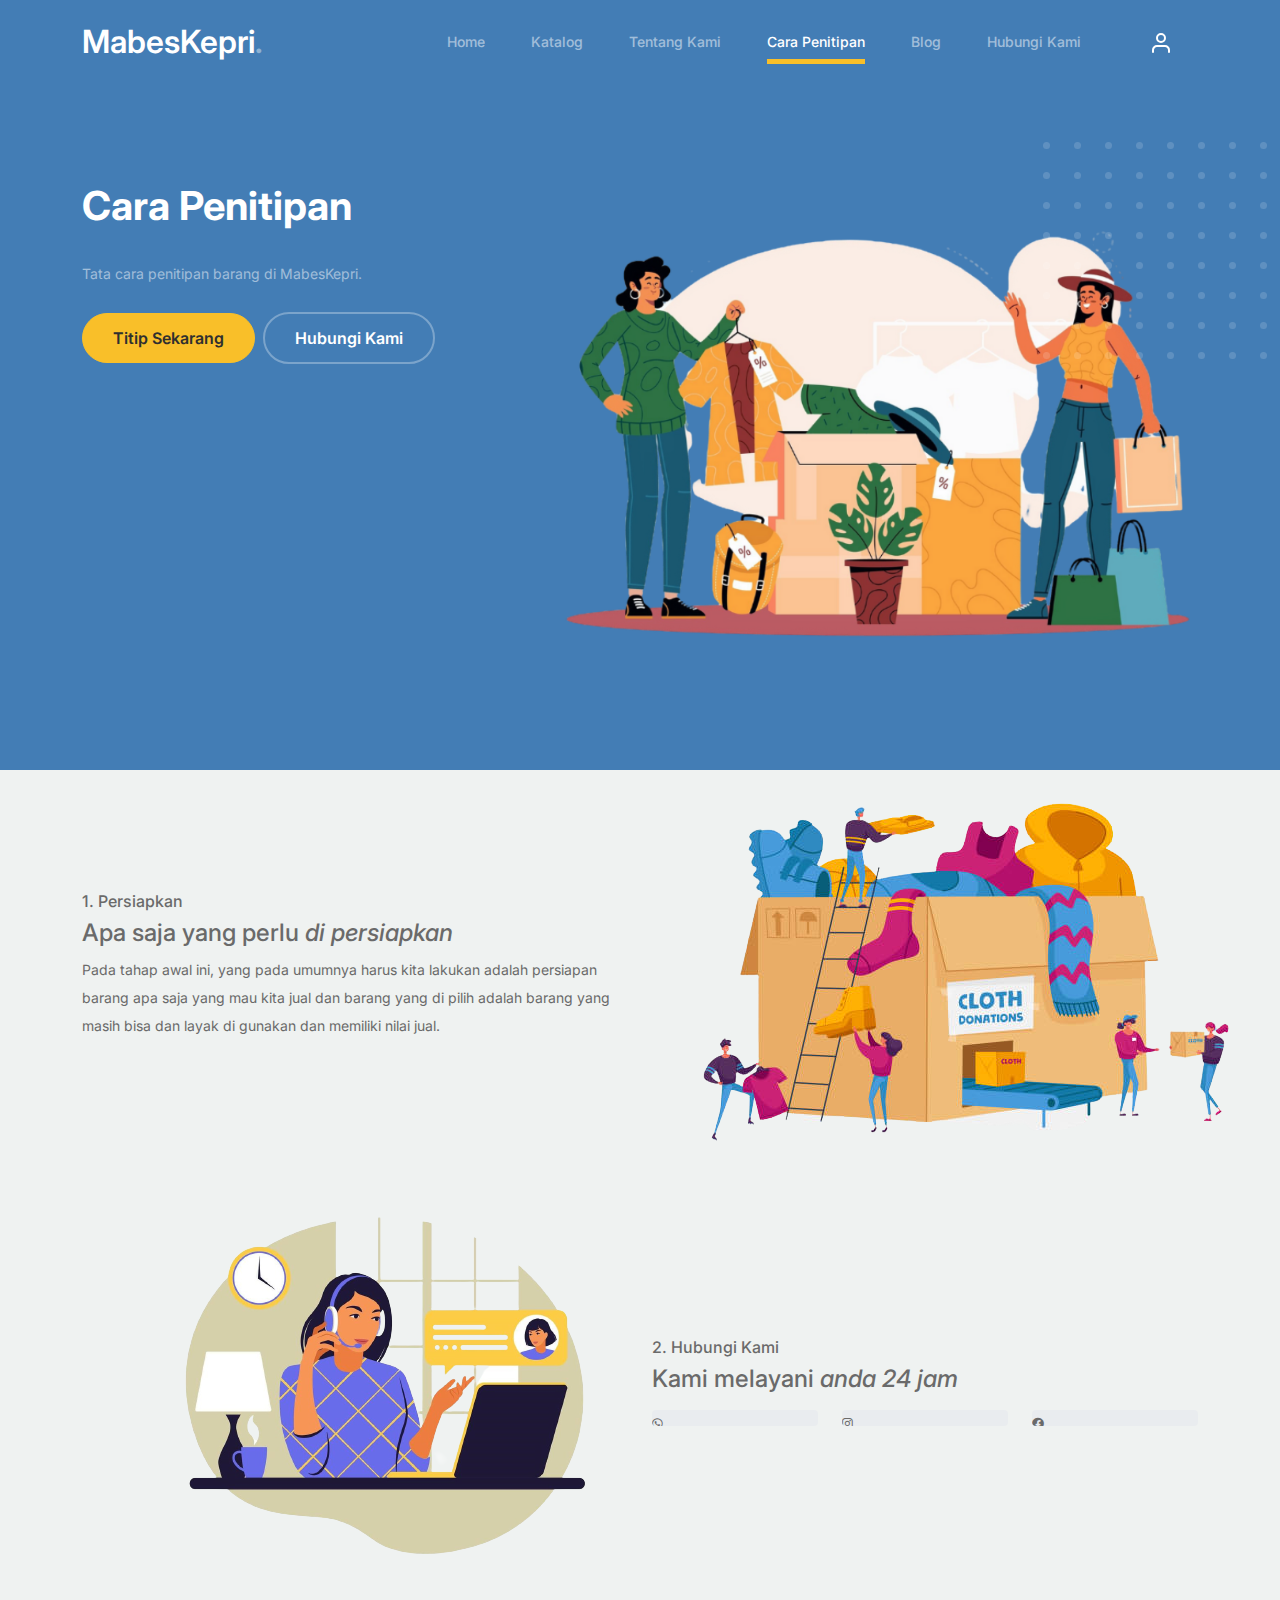
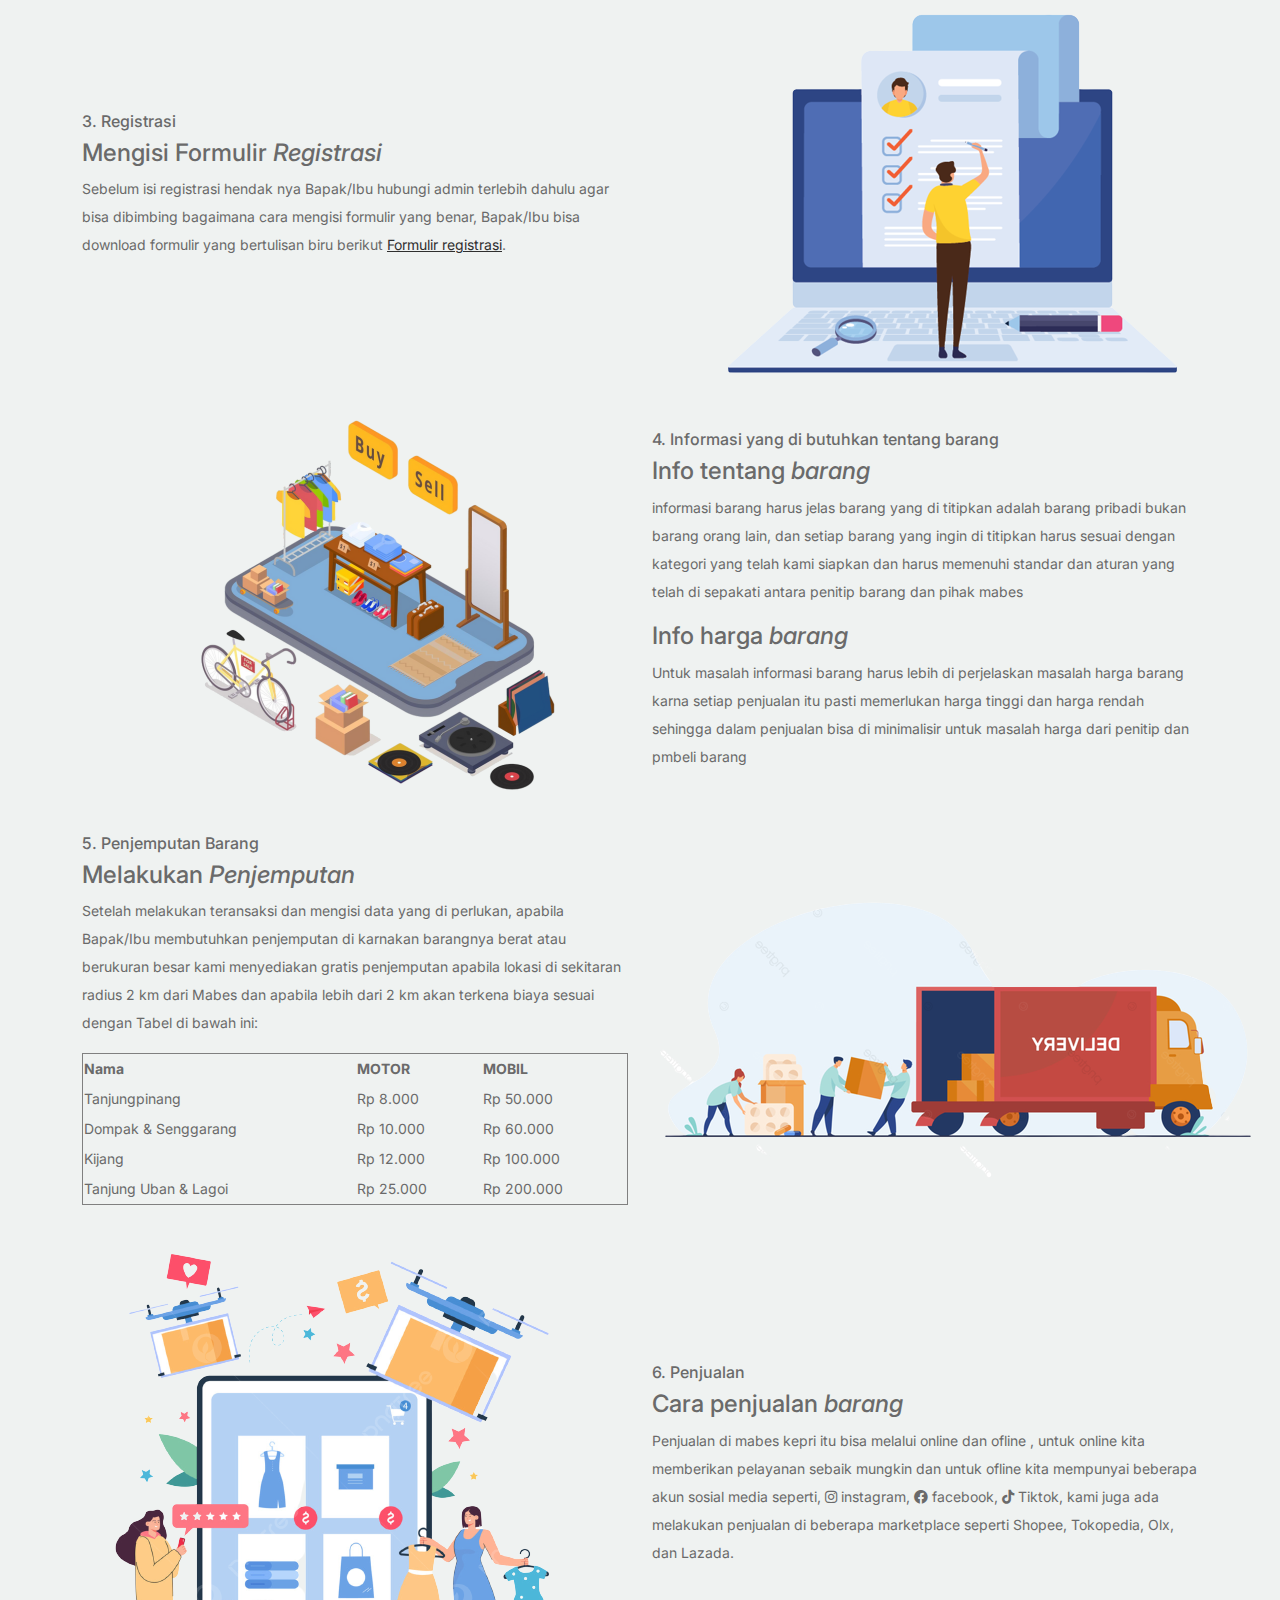
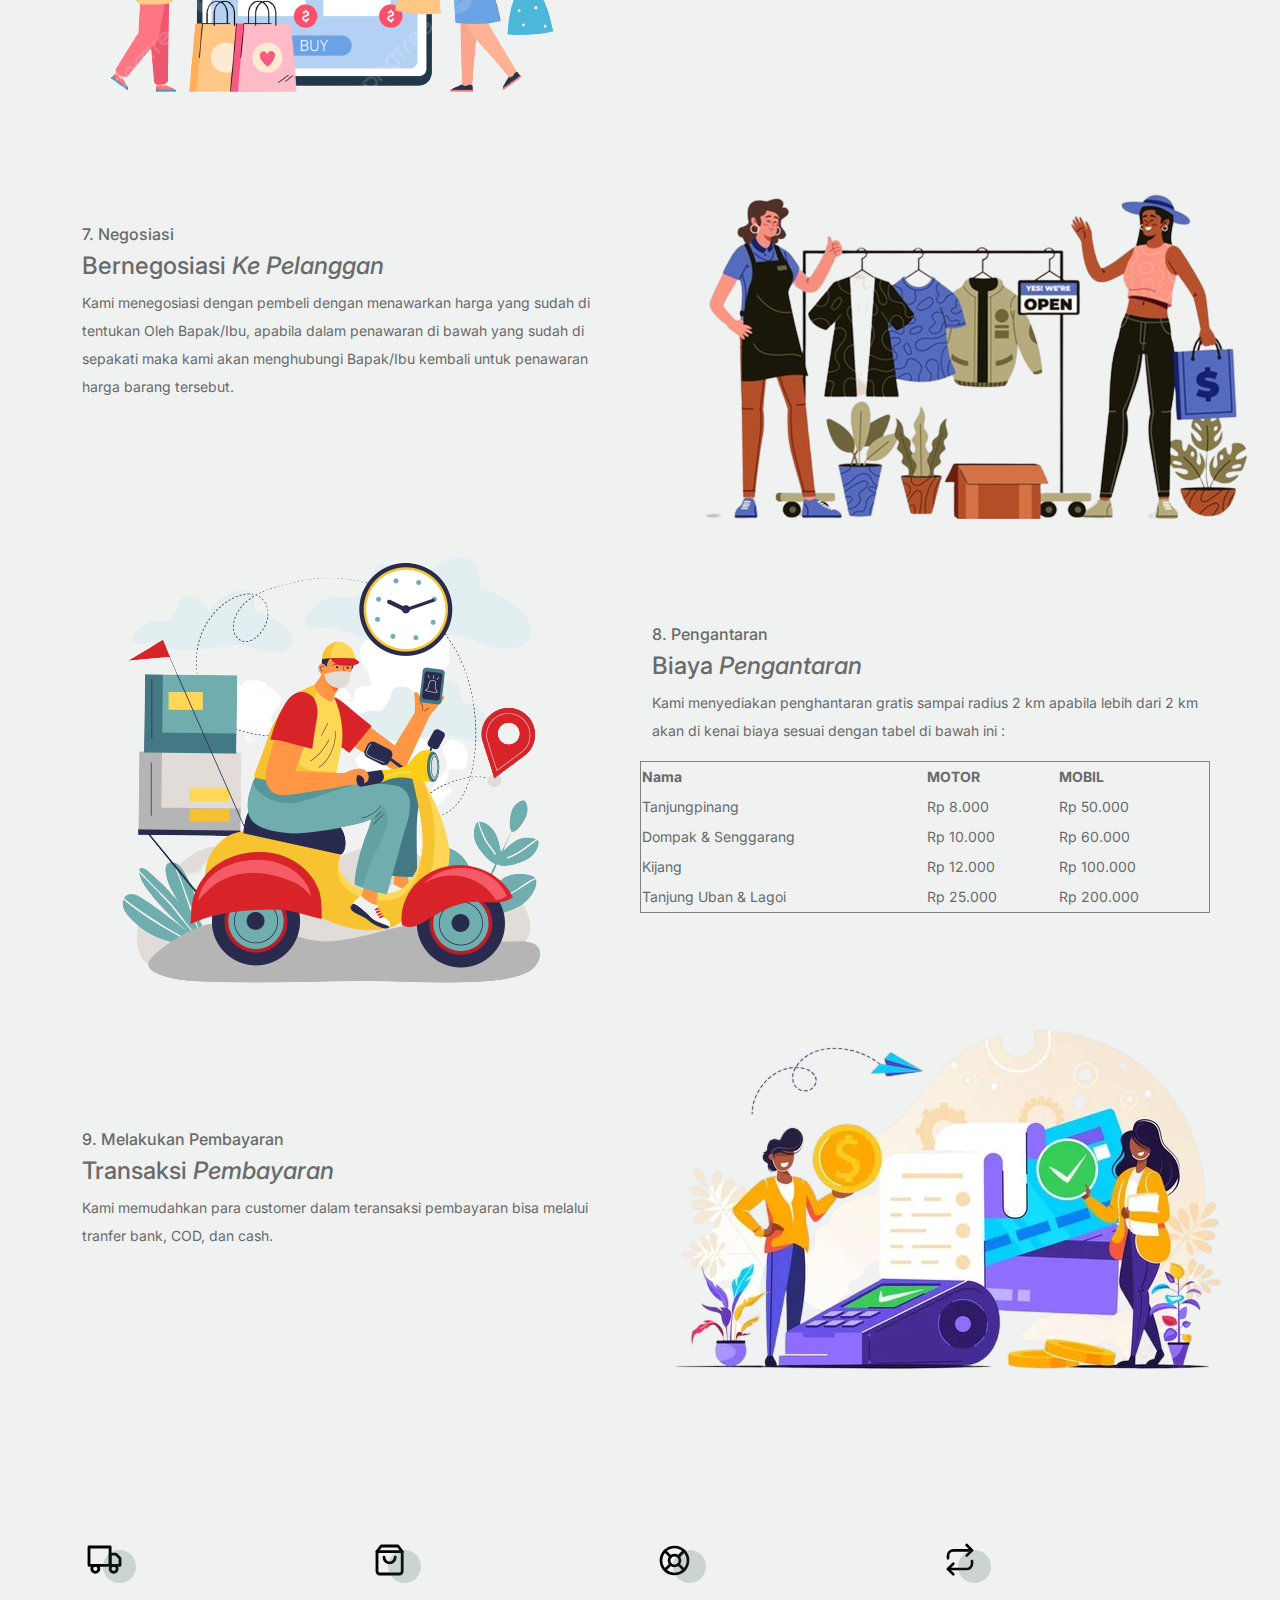
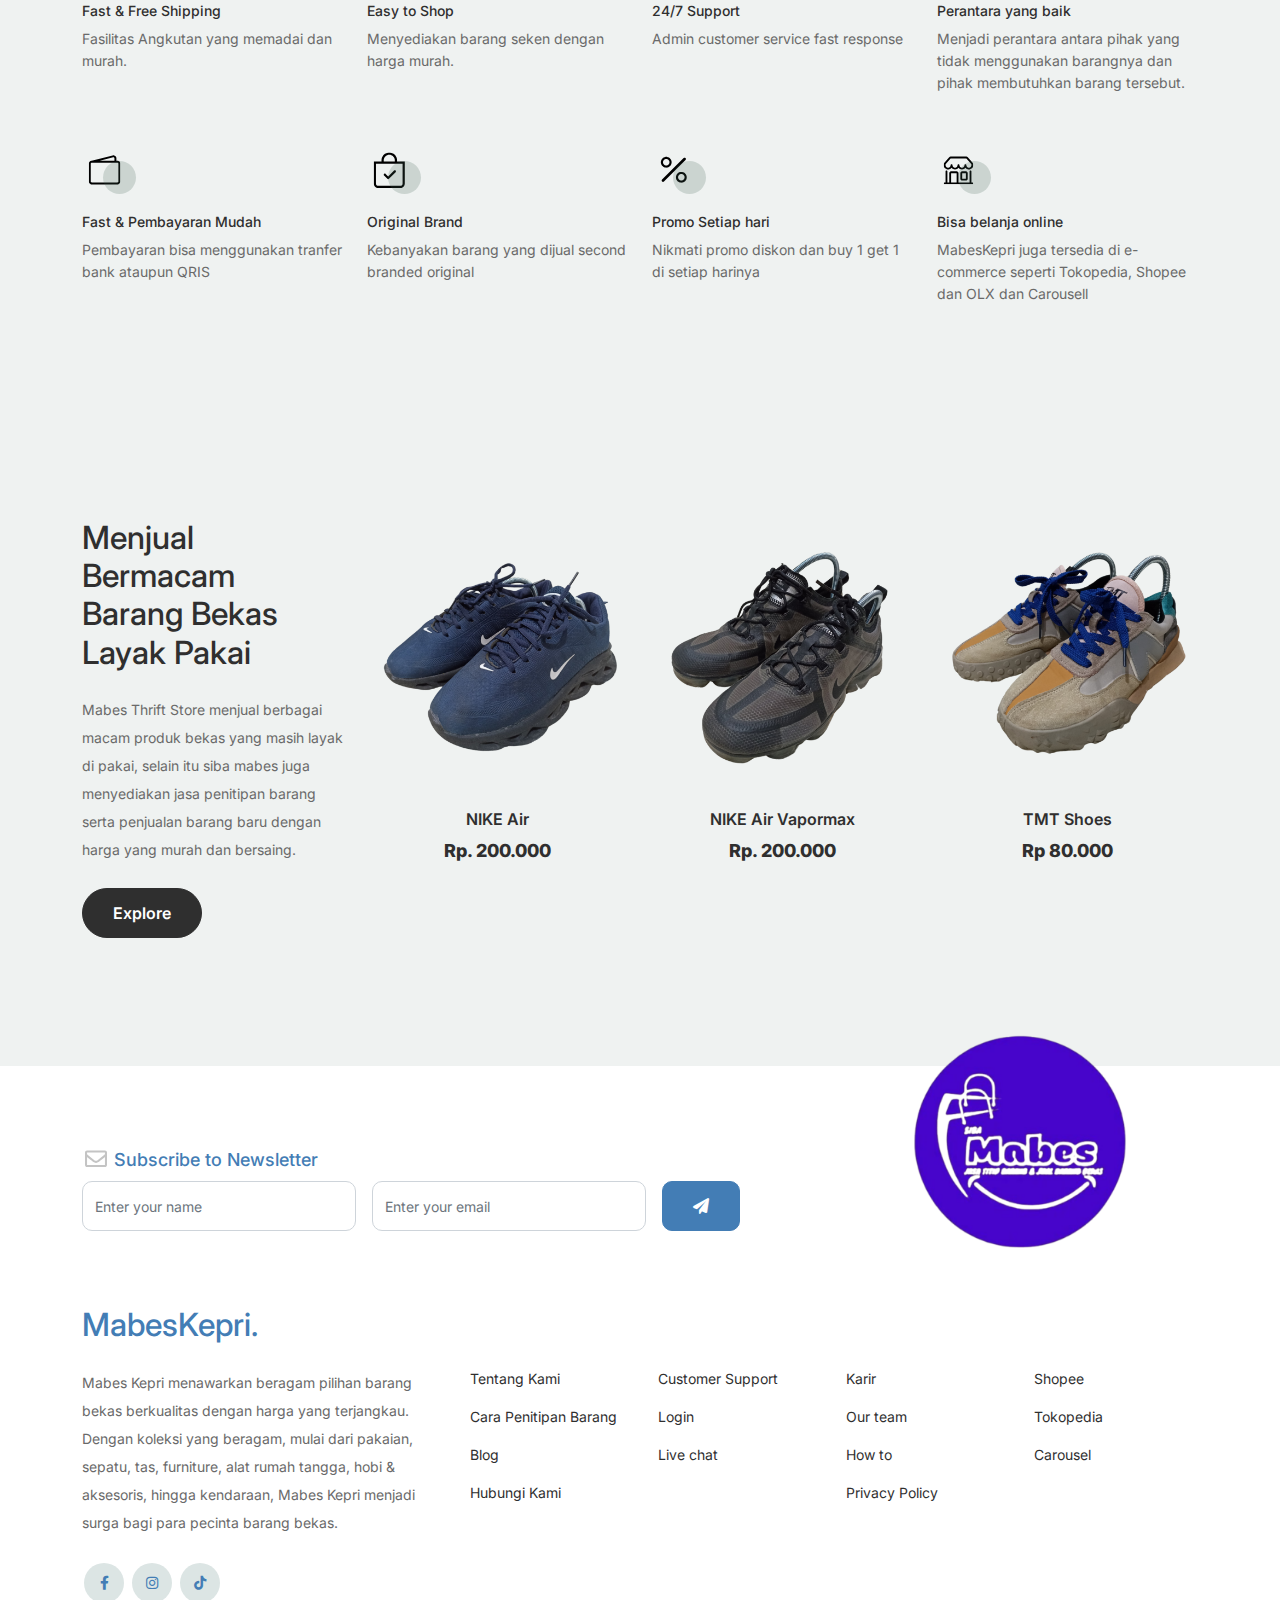
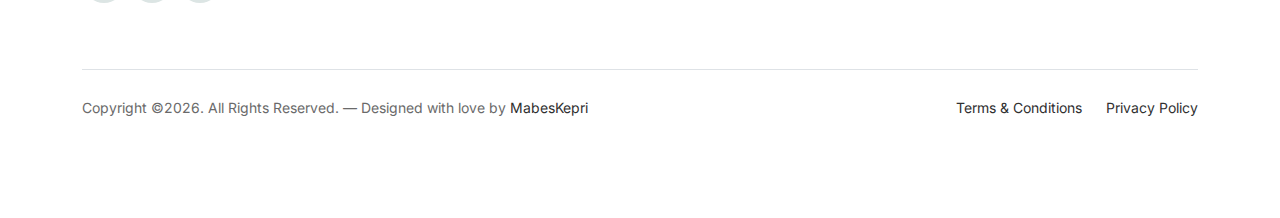
==== carapenitipan.html @ 5e80ec47 "Add files via upload" ====
<!-- /*
* Bootstrap 5
* Template Name: Furni
* Template Author: Untree.co
* Template URI: https://untree.co/
* License: https://creativecommons.org/licenses/by/3.0/
*/ -->
<!doctype html>
<html lang="en">
<head>
  <meta charset="utf-8">
  <meta name="viewport" content="width=device-width, initial-scale=1, shrink-to-fit=no">
  <meta name="author" content="Untree.co">
  <link rel="shortcut icon" href="favicon1.png">

  <meta name="description" content="" />
  <meta name="keywords" content="bootstrap, bootstrap4" />

		<!-- Bootstrap CSS -->
		<link href="css/bootstrap.min.css" rel="stylesheet">
		<link href="https://cdnjs.cloudflare.com/ajax/libs/font-awesome/6.0.0-beta3/css/all.min.css" rel="stylesheet">
		<link href="css/tiny-slider.css" rel="stylesheet">
		<link href="css/style.css" rel="stylesheet">
		<title>Cara Titip Barang - Thrift Mall Barang Bekas Tanjungpinang   </title>
	</head>

	<body>

		<!-- Start Header/Navigation -->
		<nav class="custom-navbar navbar navbar navbar-expand-md navbar-dark bg-dark" arial-label="Furni navigation bar">

			<div class="container">
				<a class="navbar-brand" href="index.html">MabesKepri<span>.</span></a>

				<button class="navbar-toggler" type="button" data-bs-toggle="collapse" data-bs-target="#navbarsFurni" aria-controls="navbarsFurni" aria-expanded="false" aria-label="Toggle navigation">
					<span class="navbar-toggler-icon"></span>
				</button>

				<div class="collapse navbar-collapse" id="navbarsFurni">
					<ul class="custom-navbar-nav navbar-nav ms-auto mb-2 mb-md-0">
						<li class="nav-item">
							<a class="nav-link" href="index.html">Home</a>
						</li>
						<li><a class="nav-link" href="shop.html">Katalog</a></li>
						<li><a class="nav-link" href="tentangkami.html">Tentang Kami</a></li>
						<li class="active"><a class="nav-link" href="carapenitipan.html">Cara Penitipan</a></li>
						<li><a class="nav-link" href="blog-mabes.html">Blog</a></li>
						<li><a class="nav-link" href="contact.html">Hubungi Kami</a></li>
					</ul>

					<ul class="custom-navbar-cta navbar-nav mb-2 mb-md-0 ms-5">
						<li><a class="nav-link" href="#"><img src="images/user.svg"></a></li>
					</ul>
				</div>
			</div>
				
		</nav>
		<!-- End Header/Navigation -->

		<!-- Start Hero Section -->
			<div class="hero">
				<div class="container">
					<div class="row justify-content-between">
						<div class="col-lg-5">
							<div class="intro-excerpt">
								<h1>Cara Penitipan</h1>
								<p class="mb-4">Tata cara penitipan barang di MabesKepri.</p>
								<p><a href="https://www.facebook.com/profile.php?id=100088064366582" target="_blank" class="btn btn-secondary me-2">Titip Sekarang</a><a href="https://www.facebook.com/profile.php?id=100088064366582" target="_blank" class="btn btn-white-outline">Hubungi Kami</a></p>
							</div>
						</div>
						<div class="col-lg-7">
							<div class="hero-img-wrap"></div>
								<img src="images/header_2.png" class="img-fluid">
							</div>
						</div>
					</div>
				</div>
			</div>
		<!-- End Hero Section -->

		<!-- Tata cara penitipan-->
        <div class="main-banner wow fadeIn" id="top" data-wow-duration="1s" data-wow-delay="0.5s">
            <div class="container">
              <div class="row">
                <div class="col-lg-12">
                  <div class="row">
                    <div class="col-lg-6 align-self-center">
                      <div class="left-content show-up header-text wow fadeInLeft" data-wow-duration="1s" data-wow-delay="1s">
                        <div class="row">
                          <div class="col-lg-12">
                            <h6>1. Persiapkan</h6>
                            <h4>Apa saja yang perlu <em>di persiapkan</em></h4>
                            <div class="line-dec"></div>
                            <p>Pada tahap awal ini, yang pada umumnya harus kita lakukan adalah persiapan barang apa saja yang mau kita jual dan barang yang di pilih adalah barang yang masih bisa dan layak di gunakan dan memiliki nilai jual.</p>
                          </div>
                          <div class="col-lg-12">
                            <div class="border-first-button scroll-to-section">
                                
                            </div>
                          </div>
                        </div>
                      </div>
                    </div>
                    <div class="col-lg-6">
                      <div class="right-image wow fadeInRight" data-wow-duration="1s" data-wow-delay="0.5s">
                        <img src="images/persiapan.png" alt="">
                      </div>
                    </div>
                  </div>
                </div>
              </div>
            </div>
        </div>
        <div id="down" class="about section">
            <div class="container">
              <div class="row">
                <div class="col-lg-12">
                  <div class="row">
                    <div class="col-lg-6">
                      <div class="about-left-image  wow fadeInLeft" data-wow-duration="1s" data-wow-delay="0.5s">
                        <img src="images/kontak.png" alt="">
                      </div>
                    </div>
                    <div class="col-lg-6 align-self-center  wow fadeInRight" data-wow-duration="1s" data-wow-delay="0.5s">
                      <div class="about-right-content">
                        <div class="section-heading">
                          <h6>2. Hubungi Kami</h6>
                          <h4>Kami melayani <em> anda 24 jam</em></h4>
                          <div class="line-dec"></div>
                        </div>
                        <p></p>
                        <div class="row">
                          
                          <div class="col-lg-4 col-sm-4">
                            <div class="skill-item first-skill-item wow fadeIn" data-wow-duration="1s" data-wow-delay="0s">
                              <div class="progress" data-percentage="90">
                                <span class="progress-left">
                                  <span class="progress-bar"></span>
                                </span>
                                <span class="progress-right">
                                  <span class="progress-bar"></span>
                                </span>
                                <div class="progress-value">
                                  <div>
                                    <i class="fa-brands fa-whatsapp"></i><br>
                                    <span><a href="https://api.whatsapp.com/send/?phone=081378318308&text&type=phone_number&app_absent=0">+62 813 7831 8308</a></span>
                                  </div>
                                </div>
                              </div>
                            </div>
                          </div>
                          
                          <div class="col-lg-4 col-sm-4">
                            <div class="skill-item second-skill-item wow fadeIn" data-wow-duration="1s" data-wow-delay="0s">
                              <div class="progress" data-percentage="90">
                                <span class="progress-left">
                                  <span class="progress-bar"></span>
                                </span>
                                <span class="progress-right">
                                  <span class="progress-bar"></span>
                                </span>
                                <div class="progress-value">
                                  <div>
                                    <i class="fa-brands fa-instagram"></i><br>
                                    <span><a href="https://www.instagram.com/mabeskepri/?igshid=ZDc4ODBmNjlmNQ%3D%3D">Mabeskepri</a></span>
                                  </div>
                                </div>
                              </div>
                            </div>
                          </div>
        
                          <div class="col-lg-4 col-sm-4">
                            <div class="skill-item third-skill-item wow fadeIn" data-wow-duration="1s" data-wow-delay="0s">
                              <div class="progress" data-percentage="90">
                                <span class="progress-left">
                                  <span class="progress-bar"></span>
                                </span>
                                <span class="progress-right">
                                  <span class="progress-bar"></span>
                                </span>
                                <div class="progress-value">
                                  <div>
                                    <i class="fa-brands fa-facebook"></i><br>
                                    <span><a href="https://www.facebook.com/people/MabesKepri/100089088236366/?mibextid=ZbWKwL">MabesKepri</a></span>
                                  </div>
                                </div>
                              </div>
                            </div>
                              
                          </div>
        
                        </div> 
                      </div>
                    </div>
                  </div>
                </div>
              </div>
            </div>
        </div>

        <div class="main-banner wow fadeIn" id="top" data-wow-duration="1s" data-wow-delay="0.5s">
            <div class="container">
              <div class="row">
                <div class="col-lg-12">
                  <div class="row">
                    <div class="col-lg-6 align-self-center">
                      <div class="left-content show-up header-text wow fadeInLeft" data-wow-duration="1s" data-wow-delay="1s">
                        <div class="row">
                          <div class="col-lg-12">
                            <h6>3. Registrasi</h6>
                            <h4>Mengisi Formulir<em> Registrasi</em></h4>
                            <div class="line-dec"></div>
                            <p>Sebelum isi registrasi hendak nya Bapak/Ibu hubungi admin terlebih dahulu agar bisa dibimbing bagaimana cara mengisi formulir yang benar, Bapak/Ibu bisa download formulir yang bertulisan biru berikut <a href="https://drive.google.com/file/d/1lwib4LiT_E0Fglr8BJu9G-kzziqWvrco/view">Formulir registrasi</a>.</p>
                          </div>
                          <div class="col-lg-12">
                            <div class="border-first-button scroll-to-section">
                             
                            </div>
                          </div>
                        </div>
                      </div>
                    </div>
                    <div class="col-lg-6">
                      <div class="right-image wow fadeInRight" data-wow-duration="1s" data-wow-delay="0.5s">
                        <img src="images/register.png" alt="">
                      </div>
                    </div>
                  </div>
                </div>
              </div>
            </div>
        </div>

        <div id="down" class="about section">
            <div class="container">
              <div class="row">
                <div class="col-lg-12">
                  <div class="row">
                    <div class="col-lg-6">
                      <div class="about-left-image  wow fadeInLeft" data-wow-duration="1s" data-wow-delay="0.5s">
                        <img src="images/barang1.png" alt="">
                      </div>
                    </div>
                    <div class="col-lg-6 align-self-center  wow fadeInRight" data-wow-duration="1s" data-wow-delay="0.5s">
                      <div class="about-right-content">
                        <div class="section-heading">
                          <h6>4. Informasi yang di butuhkan tentang barang</h6>
                          <h4>Info tentang <em>barang</em></h4>
                          <div class="line-dec"></div>
                        </div>
                        <p>informasi barang harus jelas barang yang di titipkan adalah barang pribadi bukan barang orang lain, dan setiap barang yang ingin di titipkan harus sesuai dengan kategori yang telah kami siapkan dan harus memenuhi standar dan aturan yang telah di sepakati antara penitip barang dan pihak mabes </p>
                        <div class="section-heading">
                          <h4>Info harga <em>barang</em></h4>
                          <div class="line-dec"></div>
                        </div>
                        <p>Untuk masalah informasi barang harus lebih di perjelaskan masalah harga barang karna setiap penjualan itu pasti memerlukan harga tinggi dan harga rendah sehingga dalam penjualan bisa di minimalisir untuk masalah harga dari penitip dan pmbeli barang </p>
        
                        <div class="row">
        
                        </div> 
        
                      </div>
                    </div>
                  </div>
                </div>
              </div>
            </div>
        </div>

        <div class="main-banner wow fadeIn" id="top" data-wow-duration="1s" data-wow-delay="0.5s">
            <div class="container">
              <div class="row">
                <div class="col-lg-12">
                  <div class="row">
                    <div class="col-lg-6 align-self-center">
                      <div class="left-content show-up header-text wow fadeInLeft" data-wow-duration="1s" data-wow-delay="1s">
                        <div class="row">
                          <div class="col-lg-12">
                            <h6>5. Penjemputan Barang</h6>
                            <h4>Melakukan <em>Penjemputan</em></h4>
                            <div class="line-dec"></div>
                            <p>Setelah melakukan teransaksi dan mengisi data yang di perlukan, apabila Bapak/Ibu membutuhkan penjemputan di karnakan barangnya berat atau berukuran besar kami menyediakan gratis penjemputan apabila lokasi di sekitaran radius 2 km dari Mabes dan apabila lebih dari 2 km akan terkena biaya sesuai dengan Tabel di bawah ini:</p>
                          </div>
                          <div class="col-lg-12">
                            <div class="border-first-button scroll-to-section">
                              <table style="width:100%" border="1">
                                <tr>
                                  <th>Nama</th>
                                  <th>MOTOR</th>
                                  <th>MOBIL</th> 
                                </tr>
                                <tr>
                                  <td>Tanjungpinang</td>
                                  <td>Rp 8.000</td>
                                  <td>Rp 50.000</td>
                                </tr>
                                <tr>
                                  <td>Dompak & Senggarang</td>
                                  <td>Rp 10.000</td>
                                  <td>Rp 60.000</td>
                                </tr>
                                <tr>
                                  <td>Kijang</td>
                                  <td>Rp 12.000</td>
                                  <td>Rp 100.000</td>
                                </tr>
                                <tr>
                                  <td>Tanjung Uban & Lagoi</td>
                                  <td>Rp 25.000</td>
                                  <td>Rp 200.000</td>
                                </tr>
                              </table>
                            </div>
                          </div>
                        </div>
                      </div>
                    </div>
                    <div class="col-lg-6">
                      <div class="right-image wow fadeInRight" data-wow-duration="1s" data-wow-delay="0.5s">
                        <img src="images/truk.png" alt="">
                      </div>
                    </div>
                  </div>
                </div>
              </div>
            </div>
        </div>
        
        <div id="down" class="about section">
            <div class="container">
              <div class="row">
                <div class="col-lg-12">
                  <div class="row">
                    <div class="col-lg-6">
                      <div class="about-left-image  wow fadeInLeft" data-wow-duration="1s" data-wow-delay="0.5s">
                        <img src="images/jualnonline.png" alt="">
                      </div>
                    </div>
                    <div class="col-lg-6 align-self-center  wow fadeInRight" data-wow-duration="1s" data-wow-delay="0.5s">
                      <div class="about-right-content">
                        <div class="section-heading">
                          <h6>6. Penjualan</h6>
                          <h4>Cara penjualan <em>barang</em></h4>
                          <div class="line-dec"></div>
                        </div>
                        <p>Penjualan di mabes kepri itu bisa melalui online dan ofline , untuk online kita memberikan pelayanan sebaik mungkin dan untuk ofline kita mempunyai beberapa akun sosial media seperti, <i class="fa-brands fa-instagram"></i> instagram, <i class="fa-brands fa-facebook"></i> facebook, <i class="fa-brands fa-tiktok"></i> Tiktok, kami juga ada melakukan penjualan di beberapa marketplace seperti Shopee, Tokopedia, Olx, dan Lazada.</p>
                        <div class="row">
                          
                        </div> 
                      </div>
                    </div>
                  </div>
                </div>
              </div>
            </div>
        </div>

        <div class="main-banner wow fadeIn" id="top" data-wow-duration="1s" data-wow-delay="0.5s">
            <div class="container">
              <div class="row">
                <div class="col-lg-12">
                  <div class="row">
                    <div class="col-lg-6 align-self-center">
                      <div class="left-content show-up header-text wow fadeInLeft" data-wow-duration="1s" data-wow-delay="1s">
                        <div class="row">
                          <div class="col-lg-12">
                            <h6>7. Negosiasi</h6>
                            <h4>Bernegosiasi <em> Ke Pelanggan</em></h4>
                            <div class="line-dec"></div>
                            <p>Kami menegosiasi dengan pembeli dengan menawarkan harga yang sudah di tentukan Oleh Bapak/Ibu, apabila dalam penawaran di bawah yang sudah di sepakati maka kami akan menghubungi Bapak/Ibu kembali untuk penawaran harga barang tersebut.</p>
                          </div>
                          <div class="col-lg-12">
                            <div class="border-first-button scroll-to-section">
                             
                            </div>
                          </div>
                        </div>
                      </div>
                    </div>
                    <div class="col-lg-6">
                      <div class="right-image wow fadeInRight" data-wow-duration="1s" data-wow-delay="0.5s">
                        <img src="images/negoisasi.png" alt="">
                      </div>
                    </div>
                  </div>
                </div>
              </div>
            </div>
        </div>
        
        <div id="down" class="about section">
            <div class="container">
              <div class="row">
                <div class="col-lg-12">
                  <div class="row">
                    <div class="col-lg-6">
                      <div class="about-left-image  wow fadeInLeft" data-wow-duration="1s" data-wow-delay="0.5s">
                        <img src="images/kurir.png" alt="">
                      </div>
                    </div>
                    <div class="col-lg-6 align-self-center  wow fadeInRight" data-wow-duration="1s" data-wow-delay="0.5s">
                      <div class="about-right-content">
                        <div class="section-heading">
                          <h6>8. Pengantaran</h6>
                          <h4>Biaya <em>Pengantaran</em></h4>
                          <div class="line-dec"></div>
                        </div>
                        <p>Kami menyediakan penghantaran gratis sampai radius 2 km apabila lebih dari 2 km akan di kenai biaya sesuai dengan tabel di bawah ini :</p>
                        <div class="row">
                          
                          <table style="width:100%" border="1">
                            <tr>
                              <th>Nama</th>
                              <th>MOTOR</th>
                              <th>MOBIL</th> 
                            </tr>
                            <tr>
                              <td>Tanjungpinang</td>
                              <td>Rp 8.000</td>
                              <td>Rp 50.000</td>
                            </tr>
                            <tr>
                              <td>Dompak & Senggarang</td>
                              <td>Rp 10.000</td>
                              <td>Rp 60.000</td>
                            </tr>
                            <tr>
                              <td>Kijang</td>
                              <td>Rp 12.000</td>
                              <td>Rp 100.000</td>
                            </tr>
                            <tr>
                              <td>Tanjung Uban & Lagoi</td>
                              <td>Rp 25.000</td>
                              <td>Rp 200.000</td>
                            </tr>
                          </table>
        
                        </div> 
                      </div>
                    </div>
                  </div>
                </div>
              </div>
            </div>
        </div>
        
        <div class="main-banner wow fadeIn" id="top" data-wow-duration="1s" data-wow-delay="0.5s">
            <div class="container">
              <div class="row">
                <div class="col-lg-12">
                  <div class="row">
                    <div class="col-lg-6 align-self-center">
                      <div class="left-content show-up header-text wow fadeInLeft" data-wow-duration="1s" data-wow-delay="1s">
                        <div class="row">
                          <div class="col-lg-12">
                            <h6>9. Melakukan Pembayaran</h6>
                            <h4>Transaksi <em>Pembayaran</em></h4>
                            <div class="line-dec"></div>
                            <p>Kami memudahkan para customer dalam teransaksi pembayaran bisa melalui tranfer bank, COD, dan cash.</p>
                          </div>
                          <div class="col-lg-12">
                            <div class="border-first-button scroll-to-section">
                            </div>
                          </div>
                        </div>
                      </div>
                    </div>
                    <div class="col-lg-6">
                      <div class="right-image wow fadeInRight" data-wow-duration="1s" data-wow-delay="0.5s">
                        <img src="images/bayar.png" alt="">
                      </div>
                    </div>
                  </div>
                </div>
              </div>
            </div>
        </div>


		<!-- Start Why Choose Us Section -->
		<div class="why-choose-section">
			<div class="container">
				
				
				<div class="row my-5">
					<div class="col-6 col-md-6 col-lg-3 mb-4">
						<div class="feature">
							<div class="icon">
								<img src="images/truck.svg" alt="Image" class="imf-fluid">
							</div>
							<h3>Fast &amp; Free Shipping</h3>
							<p>Fasilitas Angkutan yang memadai dan murah.</p>
						</div>
					</div>

					<div class="col-6 col-md-6 col-lg-3 mb-4">
						<div class="feature">
							<div class="icon">
								<img src="images/bag.svg" alt="Image" class="imf-fluid">
							</div>
							<h3>Easy to Shop</h3>
							<p>Menyediakan barang seken dengan harga murah.</p>
						</div>
					</div>

					<div class="col-6 col-md-6 col-lg-3 mb-4">
						<div class="feature">
							<div class="icon">
								<img src="images/support.svg" alt="Image" class="imf-fluid">
							</div>
							<h3>24/7 Support</h3>
							<p>Admin customer service fast response</p>
						</div>
					</div>

					<div class="col-6 col-md-6 col-lg-3 mb-4">
						<div class="feature">
							<div class="icon">
								<img src="images/return.svg" alt="Image" class="imf-fluid">
							</div>
							<h3>Perantara yang baik</h3>
							<p>Menjadi perantara antara pihak yang tidak menggunakan barangnya dan pihak membutuhkan barang tersebut.</p>
						</div>
					</div>

					<div class="col-6 col-md-6 col-lg-3 mb-4">
						<div class="feature">
							<div class="icon">
								<img src="images/wallet.svg" alt="Image" class="imf-fluid">
							</div>
							<h3>Fast &amp; Pembayaran Mudah</h3>
							<p>Pembayaran bisa menggunakan tranfer bank ataupun QRIS</p>
						</div>
					</div>

					<div class="col-6 col-md-6 col-lg-3 mb-4">
						<div class="feature">
							<div class="icon">
								<img src="images/original.svg" alt="Image" class="imf-fluid">
							</div>
							<h3>Original Brand</h3>
							<p>Kebanyakan barang yang dijual second branded original</p>
						</div>
					</div>

					<div class="col-6 col-md-6 col-lg-3 mb-4">
						<div class="feature">
							<div class="icon">
								<img src="images/percent.svg" alt="Image" class="imf-fluid">
							</div>
							<h3>Promo Setiap hari</h3>
							<p>Nikmati promo diskon dan buy 1 get 1 di setiap harinya</p>
						</div>
					</div>

					<div class="col-6 col-md-6 col-lg-3 mb-4">
						<div class="feature">
							<div class="icon">
								<img src="images/shop.svg" alt="Image" class="imf-fluid">
							</div>
							<h3>Bisa belanja online</h3>
							<p>MabesKepri juga tersedia di e-commerce seperti Tokopedia, Shopee dan OLX dan Carousell</p>
						</div>
					</div>

				</div>
			
			</div>
		</div>
		<!-- End Why Choose Us Section -->

		<!-- Start Product Section -->
		<div class="product-section pt-0">
			<div class="container">
				<div class="row">

					<!-- Start Column 1 -->
					<div class="col-md-12 col-lg-3 mb-5 mb-lg-0">
						<h2 class="mb-4 section-title">Menjual Bermacam Barang Bekas Layak Pakai</h2>
						<p class="mb-4">Mabes Thrift Store menjual berbagai macam produk bekas yang masih layak di pakai, selain itu siba mabes juga menyediakan jasa penitipan barang serta penjualan barang baru dengan harga yang murah dan bersaing. </p>
						<p><a href="https://www.facebook.com/profile.php?id=100088064366582" target="_blank" class="btn">Explore</a></p>
					</div> 
					<!-- End Column 1 -->

					<!-- Start Column 2 -->
					<div class="col-12 col-md-4 col-lg-3 mb-5 mb-md-0">
						<a class="product-item" href="#">
							<img src="images/3.png" class="img-fluid product-thumbnail">
							<h3 class="product-title">NIKE Air</h3>
							<strong class="product-price">Rp. 200.000</strong>

							<span class="icon-cross">
								<img src="images/cross.svg" class="img-fluid">
							</span>
						</a>
					</div> 
					<!-- End Column 2 -->

					<!-- Start Column 3 -->
					<div class="col-12 col-md-4 col-lg-3 mb-5 mb-md-0">
						<a class="product-item" href="#">
							<img src="images/4.png" class="img-fluid product-thumbnail">
							<h3 class="product-title">NIKE Air Vapormax</h3>
							<strong class="product-price">Rp. 200.000</strong>

							<span class="icon-cross">
								<img src="images/cross.svg" class="img-fluid">
							</span>
						</a>
					</div>
					<!-- End Column 3 -->

					<!-- Start Column 4 -->
					<div class="col-12 col-md-4 col-lg-3 mb-5 mb-md-0">
						<a class="product-item" href="#">
							<img src="images/5.png" class="img-fluid product-thumbnail">
							<h3 class="product-title">TMT Shoes</h3>
							<strong class="product-price">Rp 80.000</strong>

							<span class="icon-cross">
								<img src="images/cross.svg" class="img-fluid">
							</span>
						</a>
					</div>
					<!-- End Column 4 -->

				</div>
			</div>
		</div>
		<!-- End Product Section -->

		

		

		

		<!-- Start Footer Section -->
		<footer class="footer-section">
			<div class="container relative">

				<div class="sofa-img">
					<img src="images/mabes-kepri1.png" alt="Image" class="img-fluid">
				</div>

				<div class="row">
					<div class="col-lg-8">
						<div class="subscription-form">
							<h3 class="d-flex align-items-center"><span class="me-1"><img src="images/envelope-outline.svg" alt="Image" class="img-fluid"></span><span>Subscribe to Newsletter</span></h3>

							<form action="#" class="row g-3">
								<div class="col-auto">
									<input type="text" class="form-control" placeholder="Enter your name">
								</div>
								<div class="col-auto">
									<input type="email" class="form-control" placeholder="Enter your email">
								</div>
								<div class="col-auto">
									<button class="btn btn-primary">
										<span class="fa fa-paper-plane"></span>
									</button>
								</div>
							</form>

						</div>
					</div>
				</div>

				<div class="row g-5 mb-5">
					<div class="col-lg-4">
						<div class="mb-4 footer-logo-wrap"><a href="#" class="footer-logo">MabesKepri<span>.</span></a></div>
						<p class="mb-4">Mabes Kepri menawarkan beragam pilihan barang bekas berkualitas dengan harga yang terjangkau. Dengan koleksi yang beragam, mulai dari pakaian, sepatu, tas, furniture, alat rumah tangga, hobi & aksesoris, hingga kendaraan, Mabes Kepri menjadi surga bagi para pecinta barang bekas.</p>

						<ul class="list-unstyled custom-social">
							<li><a href="https://www.facebook.com/p/MabesKepri-100089088236366/"><span class="fa fa-brands fa-facebook-f"></span></a></li>
							<li><a href="https://www.instagram.com/mabeskepri"><span class="fa fa-brands fa-instagram"></span></a></li>
							<li><a href="https://www.tiktok.com/@mabeskepri"><span class="fa fa-brands fa-tiktok"></span></a></li>
						</ul>
					</div>

					<div class="col-lg-8">
						<div class="row links-wrap">
							<div class="col-6 col-sm-6 col-md-3">
								<ul class="list-unstyled">
									<li><a href="#">Tentang Kami</a></li>
									<li><a href="#">Cara Penitipan Barang</a></li>
									<li><a href="#">Blog</a></li>
									<li><a href="#">Hubungi Kami</a></li>
								</ul>
							</div>

							<div class="col-6 col-sm-6 col-md-3">
								<ul class="list-unstyled">
									<li><a href="https://wa.me/6281378318308">Customer Support</a></li>
									<li><a href="https://mabeskepri.com/login">Login</a></li>
									<li><a href="https://wa.me/6281378318308">Live chat</a></li>
								</ul>
							</div>

							<div class="col-6 col-sm-6 col-md-3">
								<ul class="list-unstyled">
									<li><a href="#">Karir</a></li>
									<li><a href="#">Our team</a></li>
									<li><a href="#">How to</a></li>
									<li><a href="#">Privacy Policy</a></li>
								</ul>
							</div>

							<div class="col-6 col-sm-6 col-md-3">
								<ul class="list-unstyled">
									<li><a href="https://shopee.co.id/mabesmallbarangbekas">Shopee</a></li>
									<li><a href="https://www.tokopedia.com/mabeskepri?source=universe&st=product">Tokopedia</a></li>
									<li><a href="https://id.carousell.com/u/mstore_9/">Carousel</a></li>
								</ul>
							</div>
						</div>
					</div>

				</div>

				<div class="border-top copyright">
					<div class="row pt-4">
						<div class="col-lg-6">
							<p class="mb-2 text-center text-lg-start">Copyright &copy;<script>document.write(new Date().getFullYear());</script>. All Rights Reserved. &mdash; Designed with love by <a href="https://mabeskepri.com">MabesKepri</a> <!-- License information: https://untree.co/license/ -->
            </p>
						</div>

						<div class="col-lg-6 text-center text-lg-end">
							<ul class="list-unstyled d-inline-flex ms-auto">
								<li class="me-4"><a href="#">Terms &amp; Conditions</a></li>
								<li><a href="#">Privacy Policy</a></li>
							</ul>
						</div>

					</div>
				</div>

			</div>
		</footer>
		<!-- End Footer Section -->	


		<script src="js/bootstrap.bundle.min.js"></script>
		<script src="js/tiny-slider.js"></script>
		<script src="js/custom.js"></script>
	</body>

</html>
---- css/tiny-slider.css ----
.tns-outer{padding:0 !important}.tns-outer [hidden]{display:none !important}.tns-outer [aria-controls],.tns-outer [data-action]{cursor:pointer}.tns-slider{-webkit-transition:all 0s;-moz-transition:all 0s;transition:all 0s}.tns-slider>.tns-item{-webkit-box-sizing:border-box;-moz-box-sizing:border-box;box-sizing:border-box}.tns-horizontal.tns-subpixel{white-space:nowrap}.tns-horizontal.tns-subpixel>.tns-item{display:inline-block;vertical-align:top;white-space:normal}.tns-horizontal.tns-no-subpixel:after{content:'';display:table;clear:both}.tns-horizontal.tns-no-subpixel>.tns-item{float:left}.tns-horizontal.tns-carousel.tns-no-subpixel>.tns-item{margin-right:-100%}.tns-no-calc{position:relative;left:0}.tns-gallery{position:relative;left:0;min-height:1px}.tns-gallery>.tns-item{position:absolute;left:-100%;-webkit-transition:transform 0s, opacity 0s;-moz-transition:transform 0s, opacity 0s;transition:transform 0s, opacity 0s}.tns-gallery>.tns-slide-active{position:relative;left:auto !important}.tns-gallery>.tns-moving{-webkit-transition:all 0.25s;-moz-transition:all 0.25s;transition:all 0.25s}.tns-autowidth{display:inline-block}.tns-lazy-img{-webkit-transition:opacity 0.6s;-moz-transition:opacity 0.6s;transition:opacity 0.6s;opacity:0.6}.tns-lazy-img.tns-complete{opacity:1}.tns-ah{-webkit-transition:height 0s;-moz-transition:height 0s;transition:height 0s}.tns-ovh{overflow:hidden}.tns-visually-hidden{position:absolute;left:-10000em}.tns-transparent{opacity:0;visibility:hidden}.tns-fadeIn{opacity:1;filter:alpha(opacity=100);z-index:0}.tns-normal,.tns-fadeOut{opacity:0;filter:alpha(opacity=0);z-index:-1}.tns-vpfix{white-space:nowrap}.tns-vpfix>div,.tns-vpfix>li{display:inline-block}.tns-t-subp2{margin:0 auto;width:310px;position:relative;height:10px;overflow:hidden}.tns-t-ct{width:2333.3333333%;width:-webkit-calc(100% * 70 / 3);width:-moz-calc(100% * 70 / 3);width:calc(100% * 70 / 3);position:absolute;right:0}.tns-t-ct:after{content:'';display:table;clear:both}.tns-t-ct>div{width:1.4285714%;width:-webkit-calc(100% / 70);width:-moz-calc(100% / 70);width:calc(100% / 70);height:10px;float:left}

/*# sourceMappingURL=sourcemaps/tiny-slider.css.map */
---- css/style.css ----
/*
* Template Name: UntreeStore
* Template Author: Untree.co
* Author URI: https://untree.co/
* License: https://creativecommons.org/licenses/by/3.0/
*/
@import url("https://fonts.googleapis.com/css2?family=Inter:wght@400;500;600;700;800&display=swap");
body {
  overflow-x: hidden;
  position: relative; }

body {
  font-family: "Inter", sans-serif;
  font-weight: 400;
  line-height: 28px;
  color: #6a6a6a;
  font-size: 14px;
  background-color: #eff2f1; }

a {
  text-decoration: none;
  -webkit-transition: .3s all ease;
  -o-transition: .3s all ease;
  transition: .3s all ease;
  color: #2f2f2f;
  text-decoration: underline; }
  a:hover {
    color: #2f2f2f;
    text-decoration: none; }
  a.more {
    font-weight: 600; }

.custom-navbar {
  background: #437db5 !important;
  padding-top: 20px;
  padding-bottom: 20px; }
  .custom-navbar .navbar-brand {
    font-size: 32px;
    font-weight: 600; }
    .custom-navbar .navbar-brand > span {
      opacity: .4; }
  .custom-navbar .navbar-toggler {
    border-color: transparent; }
    .custom-navbar .navbar-toggler:active, .custom-navbar .navbar-toggler:focus {
      -webkit-box-shadow: none;
      box-shadow: none;
      outline: none; }
  @media (min-width: 992px) {
    .custom-navbar .custom-navbar-nav li {
      margin-left: 15px;
      margin-right: 15px; } }
  .custom-navbar .custom-navbar-nav li a {
    font-weight: 500;
    color: #ffffff !important;
    opacity: .5;
    -webkit-transition: .3s all ease;
    -o-transition: .3s all ease;
    transition: .3s all ease;
    position: relative; }
    @media (min-width: 768px) {
      .custom-navbar .custom-navbar-nav li a:before {
        content: "";
        position: absolute;
        bottom: 0;
        left: 8px;
        right: 8px;
        background: #f9bf29;
        height: 5px;
        opacity: 1;
        visibility: visible;
        width: 0;
        -webkit-transition: .15s all ease-out;
        -o-transition: .15s all ease-out;
        transition: .15s all ease-out; } }
    .custom-navbar .custom-navbar-nav li a:hover {
      opacity: 1; }
      .custom-navbar .custom-navbar-nav li a:hover:before {
        width: calc(100% - 16px); }
  .custom-navbar .custom-navbar-nav li.active a {
    opacity: 1; }
    .custom-navbar .custom-navbar-nav li.active a:before {
      width: calc(100% - 16px); }
  .custom-navbar .custom-navbar-cta {
    margin-left: 0 !important;
    -webkit-box-orient: horizontal;
    -webkit-box-direction: normal;
    -ms-flex-direction: row;
    flex-direction: row; }
    @media (min-width: 768px) {
      .custom-navbar .custom-navbar-cta {
        margin-left: 40px !important; } }
    .custom-navbar .custom-navbar-cta li {
      margin-left: 0px;
      margin-right: 0px; }
      .custom-navbar .custom-navbar-cta li:first-child {
        margin-right: 20px; }

.hero {
  background: #437db5;
  padding: calc(4rem - 30px) 0 0rem 0; }
  @media (min-width: 768px) {
    .hero {
      padding: calc(4rem - 30px) 0 4rem 0; } }
  @media (min-width: 992px) {
    .hero {
      padding: calc(8rem - 30px) 0 8rem 0; } }
  .hero .intro-excerpt {
    position: relative;
    z-index: 4; }
    @media (min-width: 992px) {
      .hero .intro-excerpt {
        max-width: 450px; } }
  .hero h1 {
    font-weight: 700;
    color: #ffffff;
    margin-bottom: 30px; }
    @media (min-width: 1400px) {
      .hero h1 {
        font-size: 54px; } }
  .hero p {
    color: rgba(255, 255, 255, 0.5);
    margin-botom: 30px; }
  .hero .hero-img-wrap {
    position: relative; }
    .hero .hero-img-wrap img {
      position: relative;
      top: 0px;
      right: 0px;
      z-index: 2;
      max-width: 780px;
      left: -20px; }
      @media (min-width: 768px) {
        .hero .hero-img-wrap img {
          right: 0px;
          left: -100px; } }
      @media (min-width: 992px) {
        .hero .hero-img-wrap img {
          left: 0px;
          top: -80px;
          position: absolute;
          right: -50px; } }
      @media (min-width: 1200px) {
        .hero .hero-img-wrap img {
          left: 0px;
          top: -80px;
          right: -100px; } }
    .hero .hero-img-wrap:after {
      content: "";
      position: absolute;
      width: 255px;
      height: 217px;
      background-image: url("../images/dots-light.svg");
      background-size: contain;
      background-repeat: no-repeat;
      right: -100px;
      top: -0px; }
      @media (min-width: 1200px) {
        .hero .hero-img-wrap:after {
          top: -40px; } }

.btn {
  font-weight: 600;
  padding: 12px 30px;
  border-radius: 30px;
  color: #ffffff;
  background: #2f2f2f;
  border-color: #2f2f2f; }
  .btn:hover {
    color: #ffffff;
    background: #222222;
    border-color: #222222; }
  .btn:active, .btn:focus {
    outline: none !important;
    -webkit-box-shadow: none;
    box-shadow: none; }
  .btn.btn-primary {
    background: #437db5;
    border-color: #437db5; }
    .btn.btn-primary:hover {
      background: #314d43;
      border-color: #314d43; }
  .btn.btn-secondary {
    color: #2f2f2f;
    background: #f9bf29;
    border-color: #f9bf29; }
    .btn.btn-secondary:hover {
      background: #f8b810;
      border-color: #f8b810; }
  .btn.btn-white-outline {
    background: transparent;
    border-width: 2px;
    border-color: rgba(255, 255, 255, 0.3); }
    .btn.btn-white-outline:hover {
      border-color: white;
      color: #ffffff; }

.section-title {
  color: #2f2f2f; }

.product-section {
  padding: 7rem 0; }
  .product-section .product-item {
    text-align: center;
    text-decoration: none;
    display: block;
    position: relative;
    padding-bottom: 50px;
    cursor: pointer; }
    .product-section .product-item .product-thumbnail {
      margin-bottom: 30px;
      position: relative;
      top: 0;
      -webkit-transition: .3s all ease;
      -o-transition: .3s all ease;
      transition: .3s all ease; }
    .product-section .product-item h3 {
      font-weight: 600;
      font-size: 16px; }
    .product-section .product-item strong {
      font-weight: 800 !important;
      font-size: 18px !important; }
    .product-section .product-item h3, .product-section .product-item strong {
      color: #2f2f2f;
      text-decoration: none; }
    .product-section .product-item .icon-cross {
      position: absolute;
      width: 35px;
      height: 35px;
      display: inline-block;
      background: #2f2f2f;
      bottom: 15px;
      left: 50%;
      -webkit-transform: translateX(-50%);
      -ms-transform: translateX(-50%);
      transform: translateX(-50%);
      margin-bottom: -17.5px;
      border-radius: 50%;
      opacity: 0;
      visibility: hidden;
      -webkit-transition: .3s all ease;
      -o-transition: .3s all ease;
      transition: .3s all ease; }
      .product-section .product-item .icon-cross img {
        position: absolute;
        left: 50%;
        top: 50%;
        -webkit-transform: translate(-50%, -50%);
        -ms-transform: translate(-50%, -50%);
        transform: translate(-50%, -50%); }
    .product-section .product-item:before {
      bottom: 0;
      left: 0;
      right: 0;
      position: absolute;
      content: "";
      background: #dce5e4;
      height: 0%;
      z-index: -1;
      border-radius: 10px;
      -webkit-transition: .3s all ease;
      -o-transition: .3s all ease;
      transition: .3s all ease; }
    .product-section .product-item:hover .product-thumbnail {
      top: -25px; }
    .product-section .product-item:hover .icon-cross {
      bottom: 0;
      opacity: 1;
      visibility: visible; }
    .product-section .product-item:hover:before {
      height: 70%; }

.why-choose-section {
  padding: 7rem 0; }
  .why-choose-section .img-wrap {
    position: relative; }
    .why-choose-section .img-wrap:before {
      position: absolute;
      content: "";
      width: 255px;
      height: 217px;
      background-image: url("../images/dots-yellow.svg");
      background-repeat: no-repeat;
      background-size: contain;
      -webkit-transform: translate(-40%, -40%);
      -ms-transform: translate(-40%, -40%);
      transform: translate(-40%, -40%);
      z-index: -1; }
    .why-choose-section .img-wrap img {
      border-radius: 20px; }

.feature {
  margin-bottom: 30px; }
  .feature .icon {
    display: inline-block;
    position: relative;
    margin-bottom: 20px; }
    .feature .icon:before {
      content: "";
      width: 33px;
      height: 33px;
      position: absolute;
      background: rgba(59, 93, 80, 0.2);
      border-radius: 50%;
      right: -8px;
      bottom: 0; }
  .feature h3 {
    font-size: 14px;
    color: #2f2f2f; }
  .feature p {
    font-size: 14px;
    line-height: 22px;
    color: #6a6a6a; }

.we-help-section {
  padding: 7rem 0; }
  .we-help-section .imgs-grid {
    display: -ms-grid;
    display: grid;
    -ms-grid-columns: (1fr)[27];
    grid-template-columns: repeat(27, 1fr);
    position: relative; }
    .we-help-section .imgs-grid:before {
      position: absolute;
      content: "";
      width: 255px;
      height: 217px;
      background-image: url("../images/dots-green.svg");
      background-size: contain;
      background-repeat: no-repeat;
      -webkit-transform: translate(-40%, -40%);
      -ms-transform: translate(-40%, -40%);
      transform: translate(-40%, -40%);
      z-index: -1; }
    .we-help-section .imgs-grid .grid {
      position: relative; }
      .we-help-section .imgs-grid .grid img {
        border-radius: 20px;
        max-width: 100%; }
      .we-help-section .imgs-grid .grid.grid-1 {
        -ms-grid-column: 1;
        -ms-grid-column-span: 18;
        grid-column: 1 / span 18;
        -ms-grid-row: 1;
        -ms-grid-row-span: 27;
        grid-row: 1 / span 27; }
      .we-help-section .imgs-grid .grid.grid-2 {
        -ms-grid-column: 19;
        -ms-grid-column-span: 27;
        grid-column: 19 / span 27;
        -ms-grid-row: 1;
        -ms-grid-row-span: 5;
        grid-row: 1 / span 5;
        padding-left: 20px; }
      .we-help-section .imgs-grid .grid.grid-3 {
        -ms-grid-column: 14;
        -ms-grid-column-span: 16;
        grid-column: 14 / span 16;
        -ms-grid-row: 6;
        -ms-grid-row-span: 27;
        grid-row: 6 / span 27;
        padding-top: 20px; }

.custom-list {
  width: 100%; }
  .custom-list li {
    display: inline-block;
    width: calc(50% - 20px);
    margin-bottom: 12px;
    line-height: 1.5;
    position: relative;
    padding-left: 20px; }
    .custom-list li:before {
      content: "";
      width: 8px;
      height: 8px;
      border-radius: 50%;
      border: 2px solid #437db5;
      position: absolute;
      left: 0;
      top: 8px; }

.popular-product {
  padding: 0 0 7rem 0; }
  .popular-product .product-item-sm h3 {
    font-size: 14px;
    font-weight: 700;
    color: #2f2f2f; }
  .popular-product .product-item-sm a {
    text-decoration: none;
    color: #2f2f2f;
    -webkit-transition: .3s all ease;
    -o-transition: .3s all ease;
    transition: .3s all ease; }
    .popular-product .product-item-sm a:hover {
      color: rgba(47, 47, 47, 0.5); }
  .popular-product .product-item-sm p {
    line-height: 1.4;
    margin-bottom: 10px;
    font-size: 14px; }
  .popular-product .product-item-sm .thumbnail {
    margin-right: 10px;
    -webkit-box-flex: 0;
    -ms-flex: 0 0 120px;
    flex: 0 0 120px;
    position: relative; }
    .popular-product .product-item-sm .thumbnail:before {
      content: "";
      position: absolute;
      border-radius: 20px;
      background: #dce5e4;
      width: 98px;
      height: 98px;
      top: 50%;
      left: 50%;
      -webkit-transform: translate(-50%, -50%);
      -ms-transform: translate(-50%, -50%);
      transform: translate(-50%, -50%);
      z-index: -1; }

.testimonial-section {
  padding: 3rem 0 7rem 0; }

.testimonial-slider-wrap {
  position: relative; }
  .testimonial-slider-wrap .tns-inner {
    padding-top: 30px; }
  .testimonial-slider-wrap .item .testimonial-block blockquote {
    font-size: 16px; }
    @media (min-width: 768px) {
      .testimonial-slider-wrap .item .testimonial-block blockquote {
        line-height: 32px;
        font-size: 18px; } }
  .testimonial-slider-wrap .item .testimonial-block .author-info .author-pic {
    margin-bottom: 20px; }
    .testimonial-slider-wrap .item .testimonial-block .author-info .author-pic img {
      max-width: 80px;
      border-radius: 50%; }
  .testimonial-slider-wrap .item .testimonial-block .author-info h3 {
    font-size: 14px;
    font-weight: 700;
    color: #2f2f2f;
    margin-bottom: 0; }
  .testimonial-slider-wrap #testimonial-nav {
    position: absolute;
    top: 50%;
    z-index: 99;
    width: 100%;
    display: none; }
    @media (min-width: 768px) {
      .testimonial-slider-wrap #testimonial-nav {
        display: block; } }
    .testimonial-slider-wrap #testimonial-nav > span {
      cursor: pointer;
      position: absolute;
      width: 58px;
      height: 58px;
      line-height: 58px;
      border-radius: 50%;
      background: rgba(59, 93, 80, 0.1);
      color: #2f2f2f;
      -webkit-transition: .3s all ease;
      -o-transition: .3s all ease;
      transition: .3s all ease; }
      .testimonial-slider-wrap #testimonial-nav > span:hover {
        background: #437db5;
        color: #ffffff; }
    .testimonial-slider-wrap #testimonial-nav .prev {
      left: -10px; }
    .testimonial-slider-wrap #testimonial-nav .next {
      right: 0; }
  .testimonial-slider-wrap .tns-nav {
    position: absolute;
    bottom: -50px;
    left: 50%;
    -webkit-transform: translateX(-50%);
    -ms-transform: translateX(-50%);
    transform: translateX(-50%); }
    .testimonial-slider-wrap .tns-nav button {
      background: none;
      border: none;
      display: inline-block;
      position: relative;
      width: 0 !important;
      height: 7px !important;
      margin: 2px; }
      .testimonial-slider-wrap .tns-nav button:active, .testimonial-slider-wrap .tns-nav button:focus, .testimonial-slider-wrap .tns-nav button:hover {
        outline: none;
        -webkit-box-shadow: none;
        box-shadow: none;
        background: none; }
      .testimonial-slider-wrap .tns-nav button:before {
        display: block;
        width: 7px;
        height: 7px;
        left: 0;
        top: 0;
        position: absolute;
        content: "";
        border-radius: 50%;
        -webkit-transition: .3s all ease;
        -o-transition: .3s all ease;
        transition: .3s all ease;
        background-color: #d6d6d6; }
      .testimonial-slider-wrap .tns-nav button:hover:before, .testimonial-slider-wrap .tns-nav button.tns-nav-active:before {
        background-color: #437db5; }

.before-footer-section {
  padding: 7rem 0 12rem 0 !important; }

.blog-section {
  padding: 7rem 0 12rem 0; }
  .blog-section .post-entry a {
    text-decoration: none; }
  .blog-section .post-entry .post-thumbnail {
    display: block;
    margin-bottom: 20px; }
    .blog-section .post-entry .post-thumbnail img {
      border-radius: 20px;
      -webkit-transition: .3s all ease;
      -o-transition: .3s all ease;
      transition: .3s all ease; }
  .blog-section .post-entry .post-content-entry {
    padding-left: 15px;
    padding-right: 15px; }
    .blog-section .post-entry .post-content-entry h3 {
      font-size: 16px;
      margin-bottom: 0;
      font-weight: 600;
      margin-bottom: 7px; }
    .blog-section .post-entry .post-content-entry .meta {
      font-size: 14px; }
      .blog-section .post-entry .post-content-entry .meta a {
        font-weight: 600; }
  .blog-section .post-entry:hover .post-thumbnail img, .blog-section .post-entry:focus .post-thumbnail img {
    opacity: .7; }

.footer-section {
  padding: 80px 0;
  background: #ffffff; }
  .footer-section .relative {
    position: relative; }
  .footer-section a {
    text-decoration: none;
    color: #2f2f2f;
    -webkit-transition: .3s all ease;
    -o-transition: .3s all ease;
    transition: .3s all ease; }
    .footer-section a:hover {
      color: rgba(47, 47, 47, 0.5); }
  .footer-section .subscription-form {
    margin-bottom: 40px;
    position: relative;
    z-index: 2;
    margin-top: 100px; }
    @media (min-width: 992px) {
      .footer-section .subscription-form {
        margin-top: 0px;
        margin-bottom: 80px; } }
    .footer-section .subscription-form h3 {
      font-size: 18px;
      font-weight: 500;
      color: #437db5; }
    .footer-section .subscription-form .form-control {
      height: 50px;
      border-radius: 10px;
      font-family: "Inter", sans-serif; }
      .footer-section .subscription-form .form-control:active, .footer-section .subscription-form .form-control:focus {
        outline: none;
        -webkit-box-shadow: none;
        box-shadow: none;
        border-color: #437db5;
        -webkit-box-shadow: 0 1px 4px 0 rgba(0, 0, 0, 0.2);
        box-shadow: 0 1px 4px 0 rgba(0, 0, 0, 0.2); }
      .footer-section .subscription-form .form-control::-webkit-input-placeholder {
        font-size: 14px; }
      .footer-section .subscription-form .form-control::-moz-placeholder {
        font-size: 14px; }
      .footer-section .subscription-form .form-control:-ms-input-placeholder {
        font-size: 14px; }
      .footer-section .subscription-form .form-control:-moz-placeholder {
        font-size: 14px; }
    .footer-section .subscription-form .btn {
      border-radius: 10px !important; }
  .footer-section .sofa-img {
    position: absolute;
    top: -200px;
    z-index: 1;
    right: 0; }
    .footer-section .sofa-img img {
      max-width: 380px; }
  .footer-section .links-wrap {
    margin-top: 0px; }
    @media (min-width: 992px) {
      .footer-section .links-wrap {
        margin-top: 54px; } }
    .footer-section .links-wrap ul li {
      margin-bottom: 10px; }
  .footer-section .footer-logo-wrap .footer-logo {
    font-size: 32px;
    font-weight: 500;
    text-decoration: none;
    color: #437db5; }
  .footer-section .custom-social li {
    margin: 2px;
    display: inline-block; }
    .footer-section .custom-social li a {
      width: 40px;
      height: 40px;
      text-align: center;
      line-height: 40px;
      display: inline-block;
      background: #dce5e4;
      color: #437db5;
      border-radius: 50%; }
      .footer-section .custom-social li a:hover {
        background: #437db5;
        color: #ffffff; }
  .footer-section .border-top {
    border-color: #dce5e4; }
    .footer-section .border-top.copyright {
      font-size: 14px !important; }

.untree_co-section {
  padding: 7rem 0; }

.form-control {
  height: 50px;
  border-radius: 10px;
  font-family: "Inter", sans-serif; }
  .form-control:active, .form-control:focus {
    outline: none;
    -webkit-box-shadow: none;
    box-shadow: none;
    border-color: #437db5;
    -webkit-box-shadow: 0 1px 4px 0 rgba(0, 0, 0, 0.2);
    box-shadow: 0 1px 4px 0 rgba(0, 0, 0, 0.2); }
  .form-control::-webkit-input-placeholder {
    font-size: 14px; }
  .form-control::-moz-placeholder {
    font-size: 14px; }
  .form-control:-ms-input-placeholder {
    font-size: 14px; }
  .form-control:-moz-placeholder {
    font-size: 14px; }

.service {
  line-height: 1.5; }
  .service .service-icon {
    border-radius: 10px;
    -webkit-box-flex: 0;
    -ms-flex: 0 0 50px;
    flex: 0 0 50px;
    height: 50px;
    line-height: 50px;
    text-align: center;
    background: #437db5;
    margin-right: 20px;
    color: #ffffff; }

textarea {
  height: auto !important; }

.site-blocks-table {
  overflow: auto; }
  .site-blocks-table .product-thumbnail {
    width: 200px; }
  .site-blocks-table .btn {
    padding: 2px 10px; }
  .site-blocks-table thead th {
    padding: 30px;
    text-align: center;
    border-width: 0px !important;
    vertical-align: middle;
    color: rgba(0, 0, 0, 0.8);
    font-size: 18px; }
  .site-blocks-table td {
    padding: 20px;
    text-align: center;
    vertical-align: middle;
    color: rgba(0, 0, 0, 0.8); }
  .site-blocks-table tbody tr:first-child td {
    border-top: 1px solid #437db5 !important; }
  .site-blocks-table .btn {
    background: none !important;
    color: #000000;
    border: none;
    height: auto !important; }

.site-block-order-table th {
  border-top: none !important;
  border-bottom-width: 1px !important; }

.site-block-order-table td, .site-block-order-table th {
  color: #000000; }

.couponcode-wrap input {
  border-radius: 10px !important; }

.text-primary {
  color: #437db5 !important; }

.thankyou-icon {
  position: relative;
  color: #437db5; }
  .thankyou-icon:before {
    position: absolute;
    content: "";
    width: 50px;
    height: 50px;
    border-radius: 50%;
    background: rgba(59, 93, 80, 0.2); }
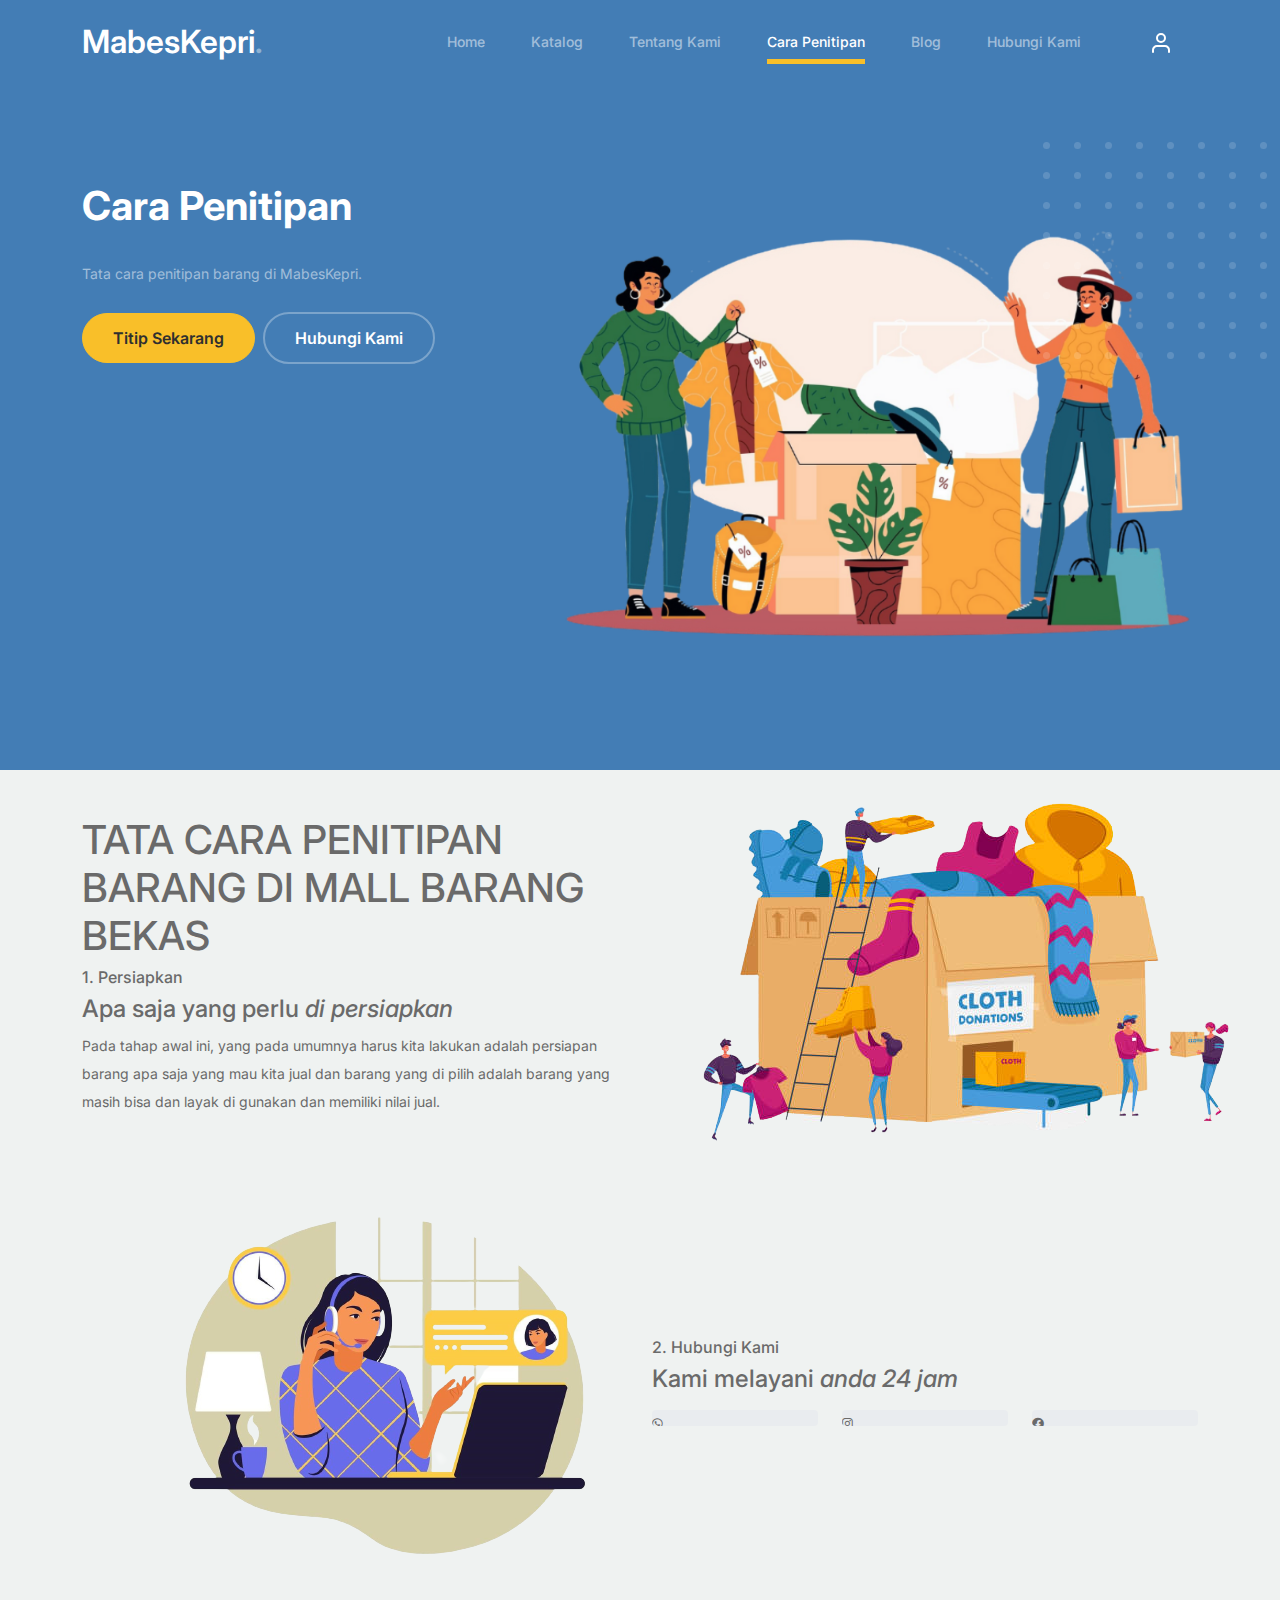
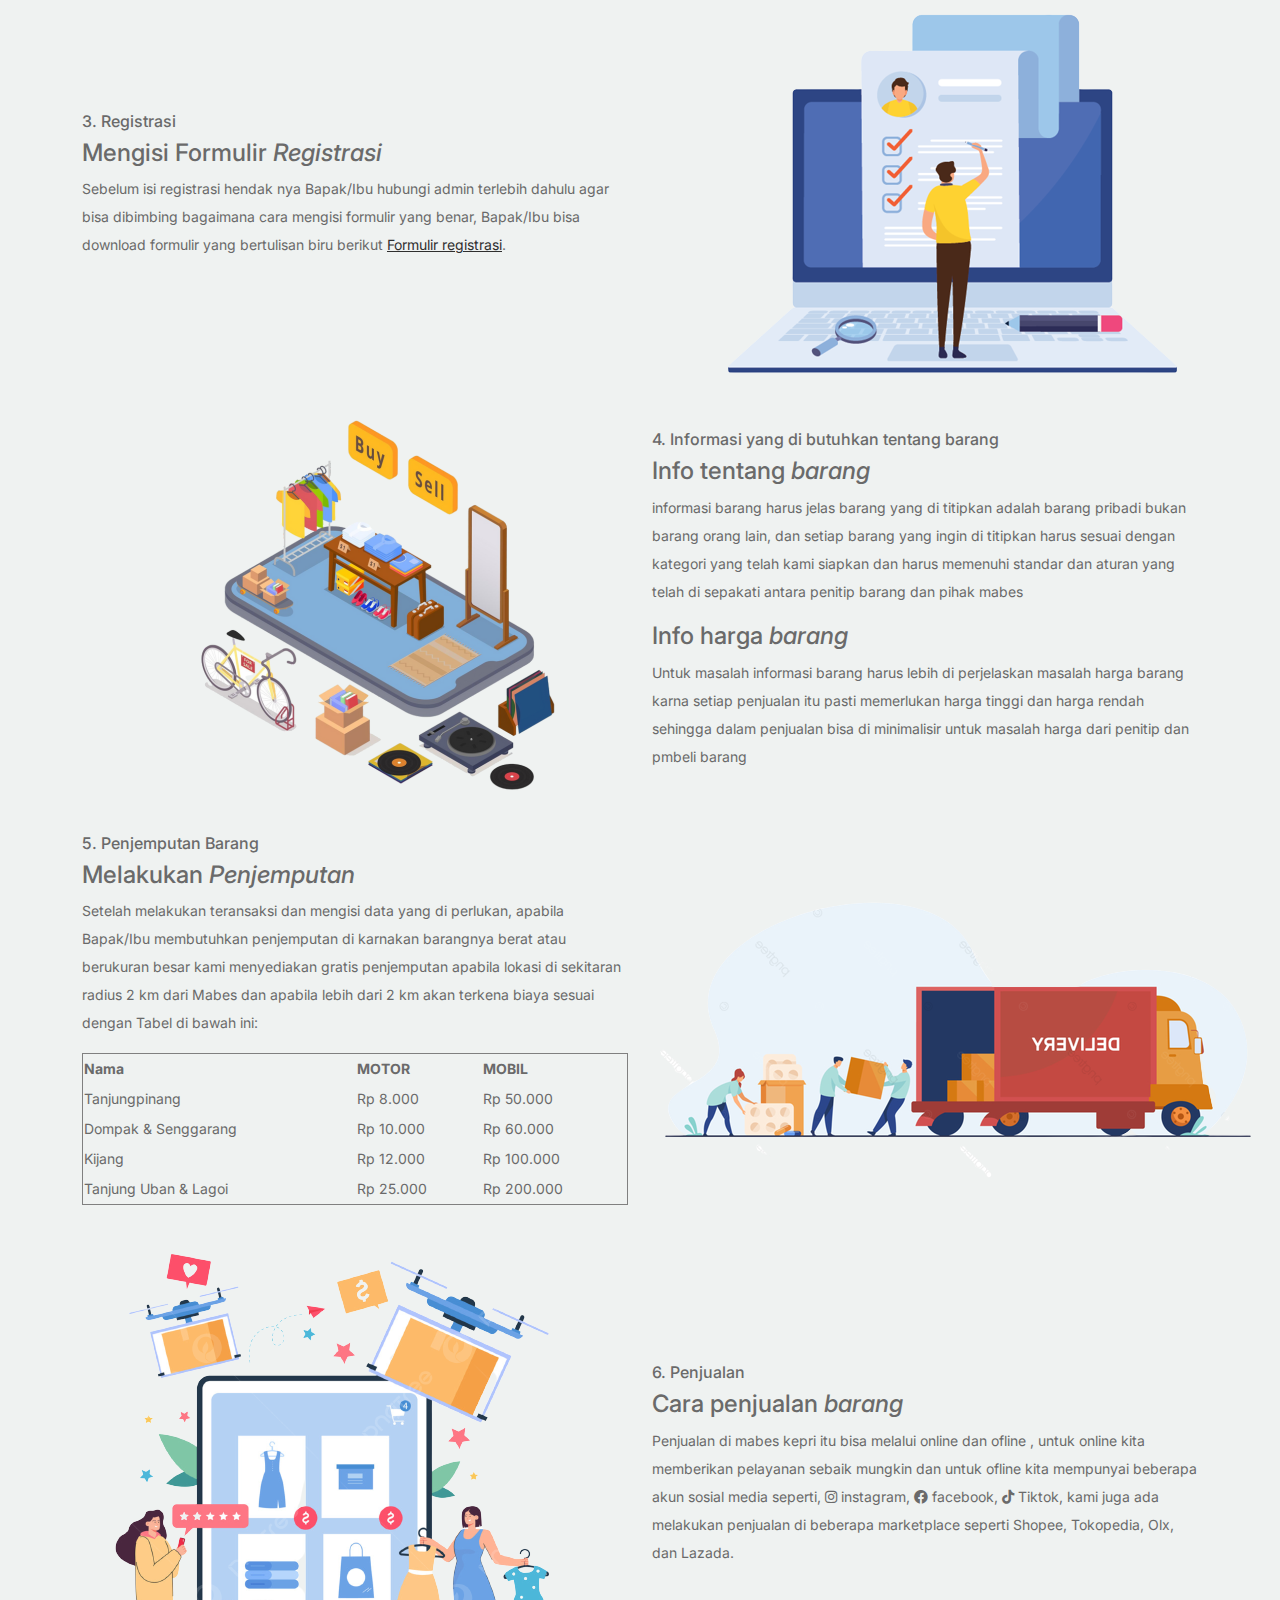
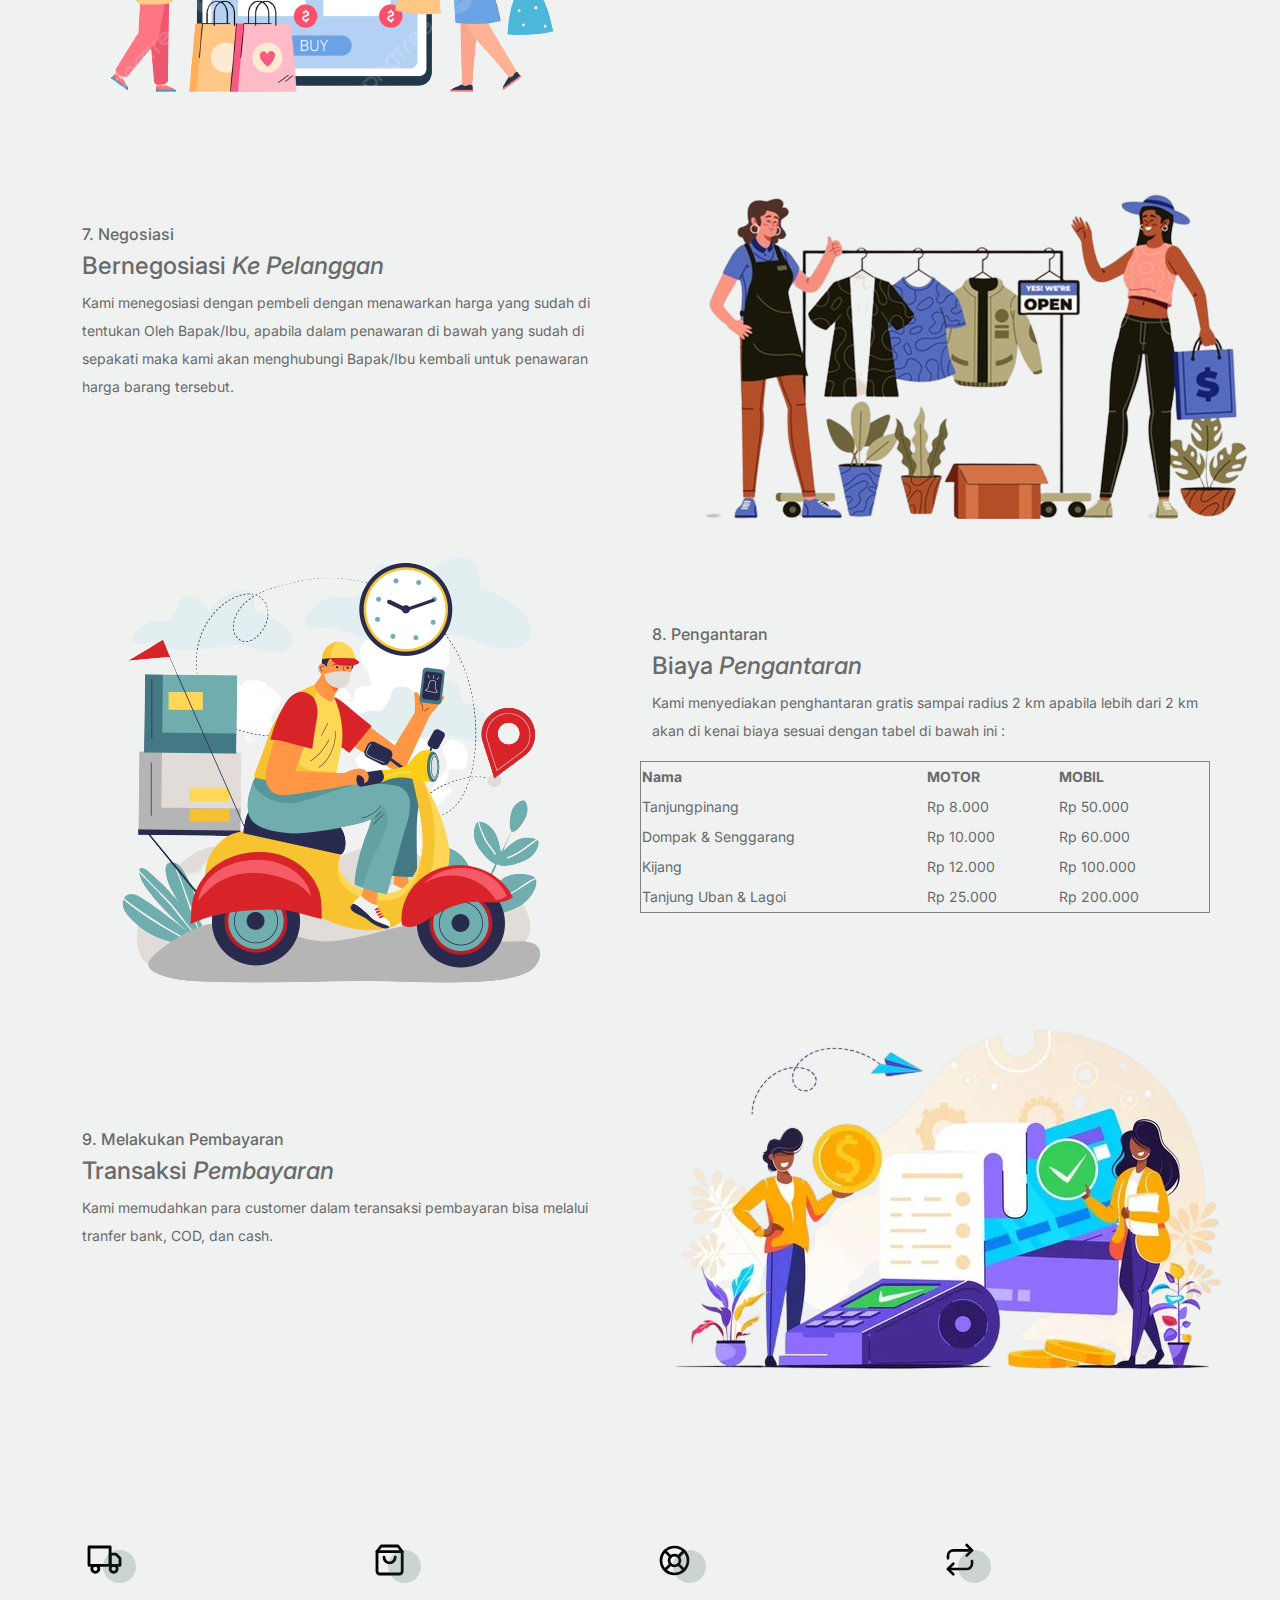
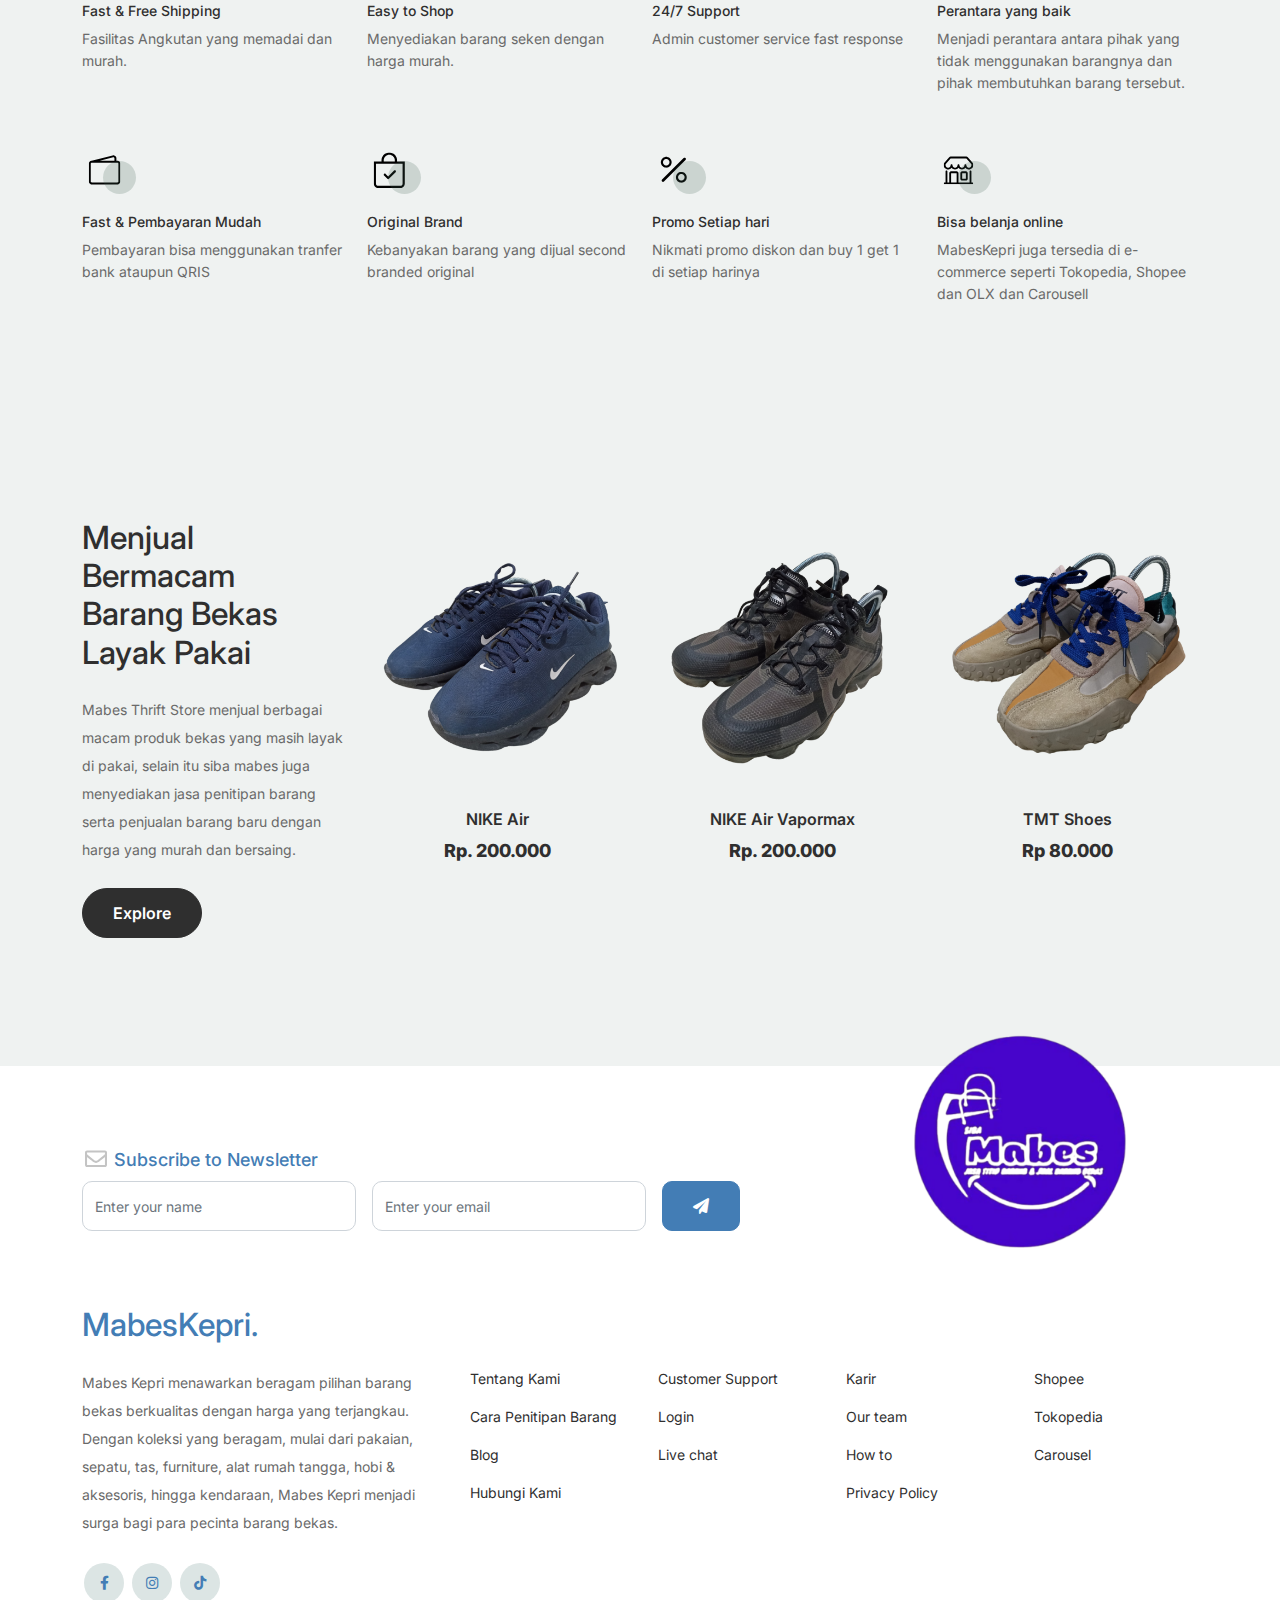
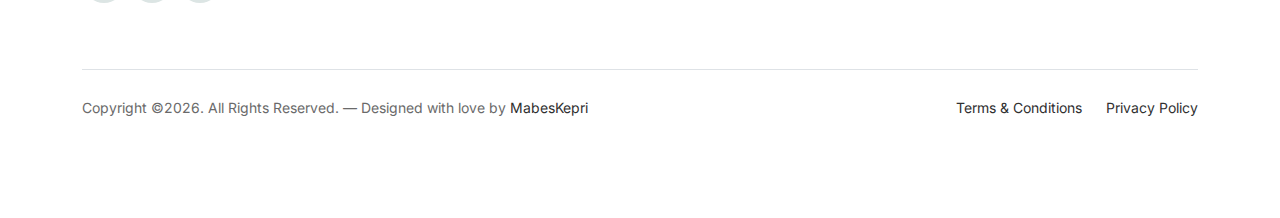
==== commit 457a56af: "carapenitipan.html" ====
--- a/carapenitipan.html
+++ b/carapenitipan.html
@@ -9,7 +9,7 @@
 <html lang="en">
 <head>
   <meta charset="utf-8">
-  <meta name="viewport" content="width=device-width, initial-scale=1, shrink-to-fit=no">
+  <meta name="viewport" content="width=max-device-width, initial-scale=1, shrink-to-fit=no">
   <meta name="author" content="Untree.co">
   <link rel="shortcut icon" href="favicon1.png">
 
@@ -21,7 +21,7 @@
 		<link href="https://cdnjs.cloudflare.com/ajax/libs/font-awesome/6.0.0-beta3/css/all.min.css" rel="stylesheet">
 		<link href="css/tiny-slider.css" rel="stylesheet">
 		<link href="css/style.css" rel="stylesheet">
-		<title>Cara Titip Barang - Thrift Mall Barang Bekas Tanjungpinang   </title>
+		<title>Cara Titip Barang - Thrift Mall Barang Bekas Tanjungpinang</title>
 	</head>
 
 	<body>
@@ -88,6 +88,7 @@
                       <div class="left-content show-up header-text wow fadeInLeft" data-wow-duration="1s" data-wow-delay="1s">
                         <div class="row">
                           <div class="col-lg-12">
+			    <h1>TATA CARA PENITIPAN BARANG DI MALL BARANG BEKAS</h1>
                             <h6>1. Persiapkan</h6>
                             <h4>Apa saja yang perlu <em>di persiapkan</em></h4>
                             <div class="line-dec"></div>
